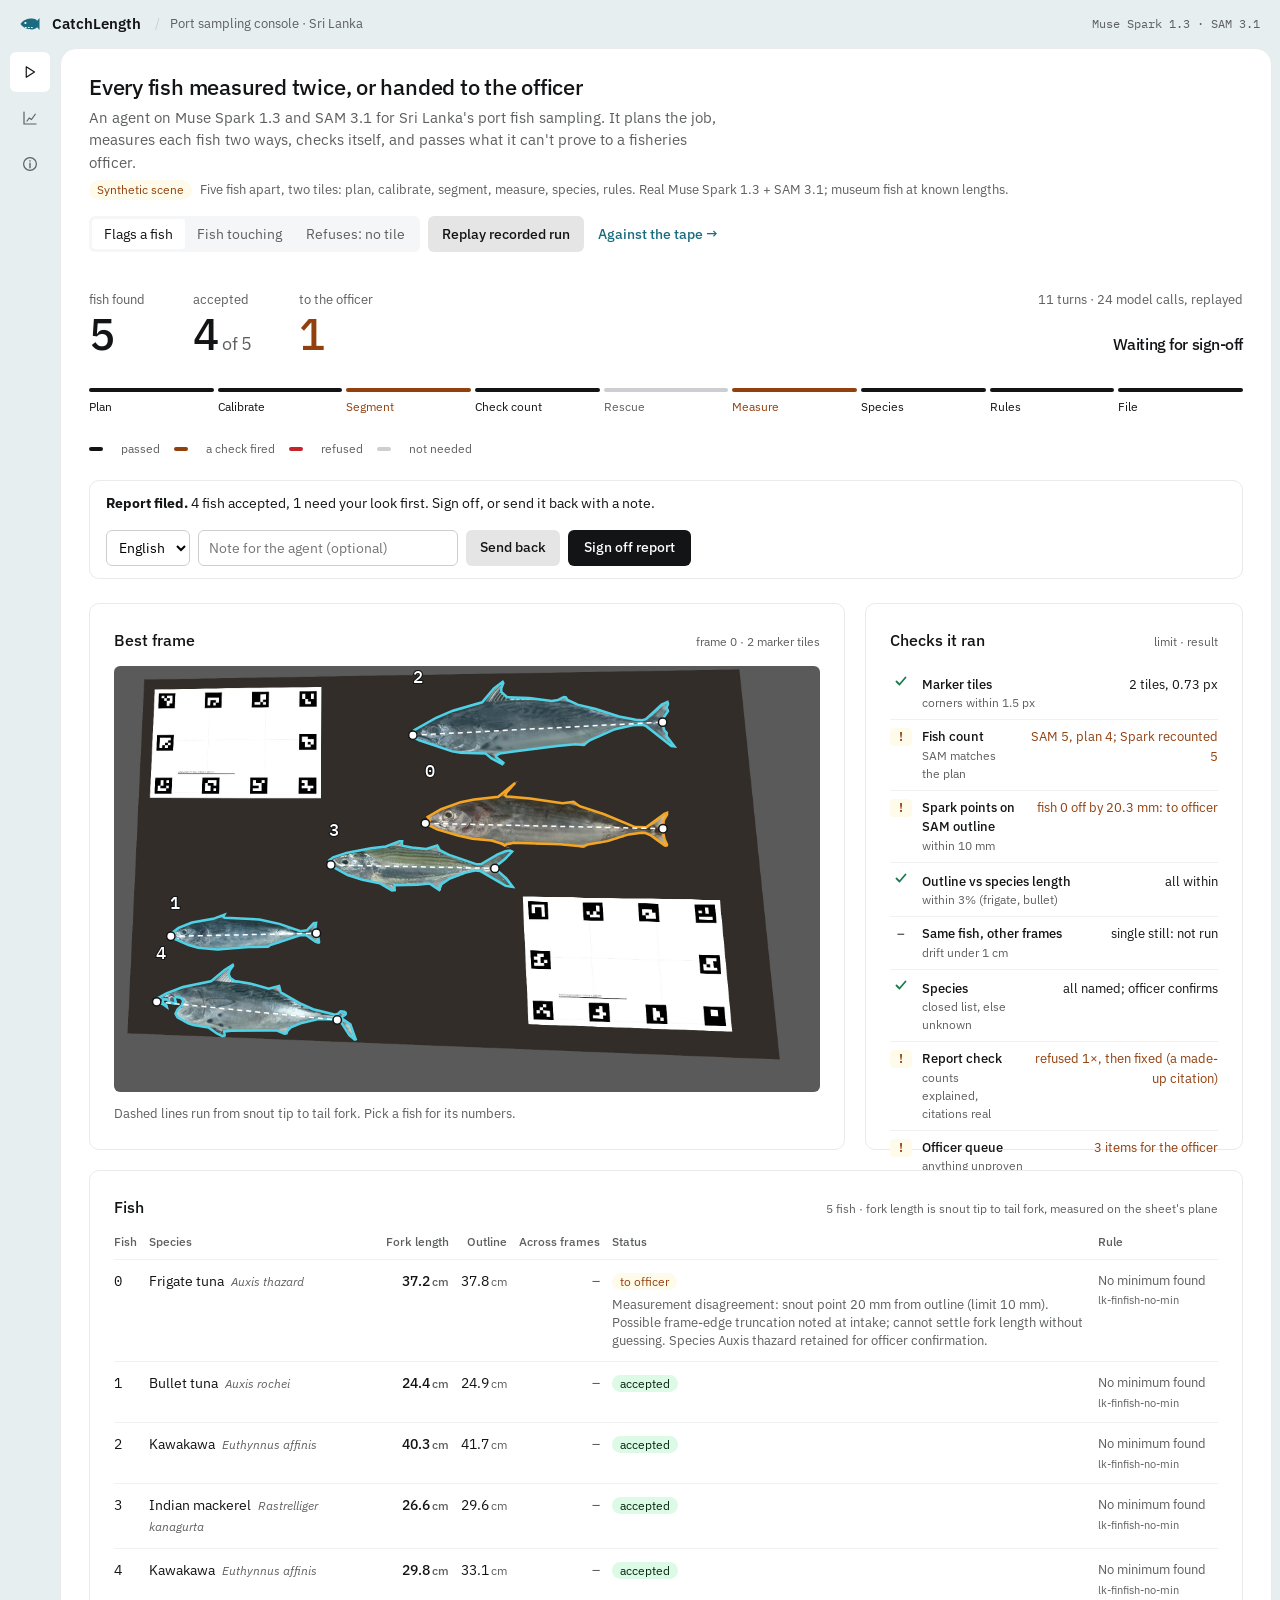
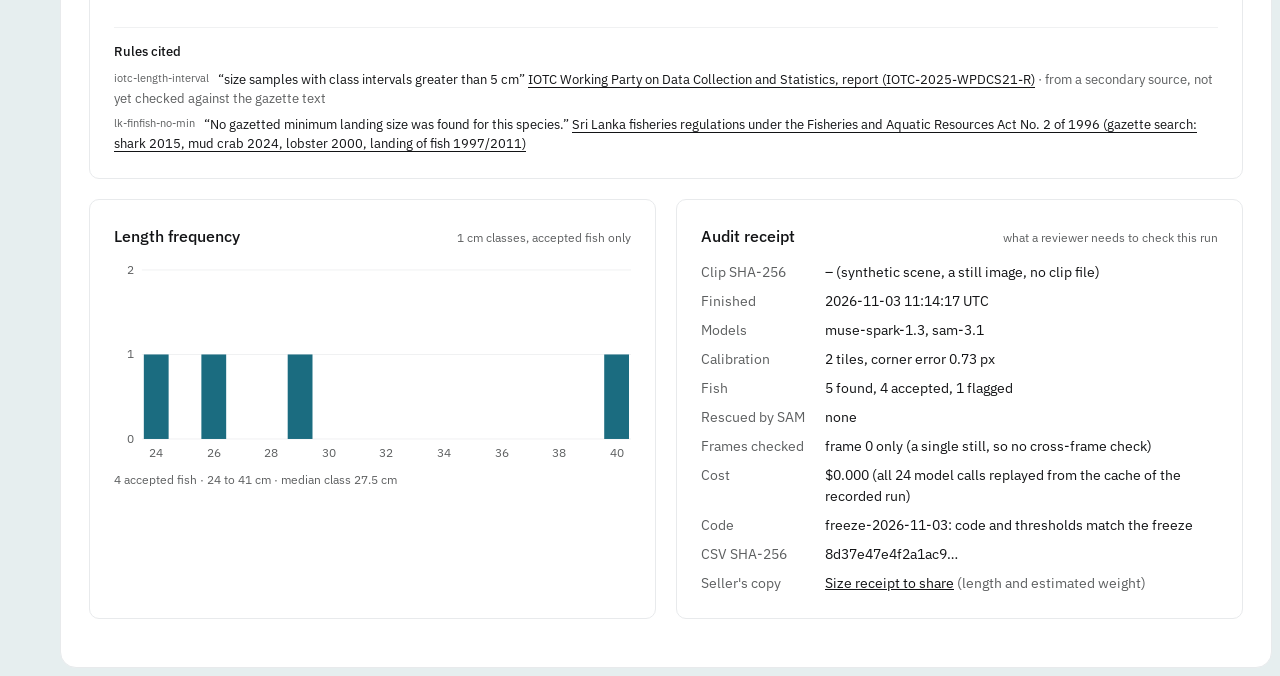
==== index.html @ 431042b0 "Benchmark leads with the uncorrected mean difference and 95% limits on every fish, says when the hel" ====
<!doctype html>
<html lang="en">
<head>
<meta charset="utf-8">
<meta name="viewport" content="width=device-width, initial-scale=1">
<title>CatchLength · fish sampling agent</title>
<meta name="description" content="A verifiable fish-sampling agent: it measures every fish on a market sheet, checks its own work, and is graded against a tape measure.">
<link rel="preconnect" href="https://fonts.googleapis.com"><link rel="preconnect" href="https://fonts.gstatic.com" crossorigin>
<link href="https://fonts.googleapis.com/css2?family=IBM+Plex+Sans:wght@400;500;600&family=IBM+Plex+Mono:wght@400;500&display=swap" rel="stylesheet">
<link rel="stylesheet" href="app.css?v=18">
</head>
<body>
<header class="topbar">
  <a class="brand" href="#run" aria-label="CatchLength home">
    <svg viewBox="0 0 24 24" aria-hidden="true"><path d="M2.5 12c3-4.2 7.2-5.4 11.5-5.4 2.2 0 4.1.9 5.2 2.1L21.5 6v12l-2.3-2.7c-1.1 1.2-3 2.1-5.2 2.1-4.3 0-8.5-1.2-11.5-5.4z" fill="currentColor"/><circle cx="7.4" cy="11" r="1.1" fill="#fff"/><path d="M7 15.5h9" stroke="#fff" stroke-width="1.2" stroke-dasharray="1.6 1.4"/></svg>
    CatchLength</a>
  <span class="scope">Port sampling console · Sri Lanka</span>
  <span class="meta">Muse Spark 1.3 · SAM 3.1</span>
</header>
<nav class="rail" aria-label="Main">
  <a href="#run" data-view="run" title="Run a sample" aria-label="Run a sample">
    <svg viewBox="0 0 24 24" aria-hidden="true"><path d="M7 5l11 7-11 7z" fill="none" stroke="currentColor" stroke-width="1.6" stroke-linejoin="round"/></svg>
    <span>Run</span></a>
  <a href="#benchmark" data-view="benchmark" title="Benchmark against the tape" aria-label="Benchmark against the tape">
    <svg viewBox="0 0 24 24" aria-hidden="true"><path d="M4 20h16M4 20V4M8 16l3-4 3 2 5-7" fill="none" stroke="currentColor" stroke-width="1.6" stroke-linecap="round" stroke-linejoin="round"/></svg>
    <span>Benchmark</span></a>
  <a href="#about" data-view="about" title="About the build" aria-label="About the build">
    <svg viewBox="0 0 24 24" aria-hidden="true"><circle cx="12" cy="12" r="8.5" fill="none" stroke="currentColor" stroke-width="1.6"/><path d="M12 11v6M12 7.5v.5" stroke="currentColor" stroke-width="1.8" stroke-linecap="round"/></svg>
    <span>About</span></a>
</nav>

<main id="canvas">
  <!-- RUN -->
  <section id="view-run" class="view" aria-labelledby="run-title">
    <header class="title-row">
      <div>
        <h1 id="run-title">Every fish measured twice, or handed to the officer</h1>
        <p class="lede">An agent on Muse Spark 1.3 and SAM 3.1 for Sri Lanka's port fish sampling. It plans the job, measures each fish two ways, checks itself, and passes what it can't prove to a fisheries officer.</p>
        <p class="sample-line" id="sample-line"></p>
      </div>
      <div class="actions">
        <div class="segmented" role="radiogroup" aria-label="Sample" id="samples"></div>
        <button class="primary" id="run-btn" type="button">Run the agent</button>
        <a class="tape-link" href="#benchmark">Against the tape →</a>
      </div>
    </header>
    <dl class="verdict" id="verdict" aria-live="polite"></dl>
    <ol class="stages" id="stages" aria-label="Agent progress"></ol>
    <p class="legend" aria-hidden="true"><span class="k ok"></span>passed <span class="k warn"></span>a check fired <span class="k no"></span>refused <span class="k todo"></span>not needed</p>
    <form class="signoff" id="signoff" hidden>
      <p id="signoff-text"></p>
      <div class="signoff-actions">
        <select id="signoff-lang" aria-label="Language for the officer">
          <option value="en">English</option><option value="si" lang="si">සිංහල</option><option value="ta" lang="ta">தமிழ்</option>
        </select>
        <input type="text" id="signoff-note" name="note" placeholder="Note for the agent (optional)" aria-label="Note for the agent" maxlength="300">
        <button type="button" class="secondary" id="sendback-btn">Send back</button>
        <button type="submit" class="primary" id="signoff-btn">Sign off report</button>
      </div>
      <p class="muted lang-note" id="signoff-lang-note" hidden>Sinhala and Tamil: draft wording, needs a native speaker's check.</p>
    </form>
    <p class="notice" id="notice" role="status" hidden></p>

    <div class="grid run-grid">
      <article class="card frame-card" aria-labelledby="frame-h">
        <header class="card-h"><h2 id="frame-h">Best frame</h2><span class="sub" id="frame-sub"></span></header>
        <div class="frame" id="frame"><img id="frame-img" alt=""><svg id="overlay" aria-hidden="true"></svg></div>
        <p class="frame-cap" id="frame-cap"></p>
      </article>

      <article class="card timeline-card" aria-labelledby="tl-h">
        <header class="card-h"><h2 id="ck-h">Checks it ran</h2><span class="sub">limit · result</span></header>
        <ul class="checks" id="checks" aria-labelledby="ck-h"></ul>
        <header class="card-h tl-head"><h2 id="tl-h">What the agent did</h2><span class="sub" id="tl-sub"></span></header>
        <ol class="timeline" id="timeline"></ol>
      </article>
    </div>

    <article class="card" aria-labelledby="fish-h">
      <header class="card-h"><h2 id="fish-h">Fish</h2><span class="sub" id="fish-sub"></span></header>
      <div class="table-wrap">
        <table class="ledger" id="ledger">
          <thead><tr>
            <th scope="col">Fish</th><th scope="col">Species</th><th scope="col" class="num">Fork length</th>
            <th scope="col" class="num">Outline</th><th scope="col" class="num">Across frames</th>
            <th scope="col">Status</th><th scope="col">Rule</th>
          </tr></thead>
          <tbody></tbody>
        </table>
      </div>
      <div class="cited" id="cited"></div>
    </article>

    <div class="grid two">
      <article class="card" aria-labelledby="lf-h">
        <header class="card-h"><h2 id="lf-h">Length frequency</h2><span class="sub">1 cm classes, accepted fish only</span></header>
        <div id="lf"></div>
      </article>
      <article class="card" aria-labelledby="rc-h">
        <header class="card-h"><h2 id="rc-h">Audit receipt</h2><span class="sub">what a reviewer needs to check this run</span></header>
        <dl class="receipt" id="receipt"></dl>
      </article>
    </div>
  </section>

  <!-- BENCHMARK -->
  <section id="view-benchmark" class="view" aria-labelledby="bm-title" hidden>
    <header class="title-row">
      <div>
        <h1 id="bm-title">Agent against the tape measure</h1>
        <p class="finding" id="bm-finding"></p>
      </div>
    </header>
    <div id="bm-body"></div>
  </section>

  <!-- ABOUT -->
  <section id="view-about" class="view" aria-labelledby="about-title" hidden>
    <header class="title-row"><div><h1 id="about-title">About the build</h1>
      <p class="finding">Built for the Meta Global AI Developer Hackathon, Indie track. All code written from 27 Oct 2026.</p></div></header>
    <div class="grid two about">
      <article class="card prose" aria-labelledby="ab-what">
        <h2 id="ab-what">What it does</h2>
        <p>Sri Lanka already measures coastal tuna from photographs, but a person still draws a line on every fish and names every species by hand. CatchLength does that work from a 20-second phone clip of fish laid next to printed marker sheets, and it can't skip checking its own work.</p>
        <p>Theme: <em>Build for Your World.</em> "Bring Meta's models into your domain. Solve a problem you know firsthand, free up time and mental space, and make something possible that wasn't before."</p>
        <h2>How it checks itself</h2>
        <p>The checks live inside the agent's tools, so the model can't skip them. Calibration refuses a bent or missing sheet. A count that disagrees with the plan sends Muse Spark's boxes back to SAM 3.1 with negative points on the neighbouring fish. Every fish is measured two ways and in several frames; when they disagree it is flagged, never averaged. A tool refused three times hands the job to the officer, who signs off on the report. The tape measurements it is graded on are never shown to it.</p>
        <h2>Rules it cites</h2>
        <p>No minimum landing size for the tunas and mackerel sampled here was found in the gazetted regulations we reviewed, so the report says "no rule found" for each of them. It cites the lobster and mud crab rules where they apply, and IOTC's rule that size data must be binned at 5 cm or finer.</p>
      </article>
      <article class="card prose" aria-labelledby="ab-models">
        <h2 id="ab-models">Meta models and what each one does</h2>
        <dl class="kv">
          <dt>Muse Spark 1.3</dt><dd>Runs the agent loop (one tool per turn), plans the clip, finds missed and merged fish, places snout and fork points, names the species from a closed list.</dd>
          <dt>SAM 3.1</dt><dd>Segments every fish from the concept "fish", then again from Spark's boxes and negative points when a fish was missed or two were merged.</dd>
          <dt>Muse Spark Open</dt><dd>Optional, code ready, not yet run: an independent auditor that re-checks accepted fish and can only flag them for the officer.</dd>
        </dl>
        <h2>Before the hackathon</h2>
        <p>The idea and the application text. The museum fish photographs used for tests and the simulated sample are Smithsonian (USNM) specimens, public domain via Wikimedia Commons, and are marked wherever they appear.</p>
        <h2>Source</h2>
        <p>MIT licence. Repository link added at submission.</p>
      </article>
    </div>
  </section>
</main>
<script src="app.js?v=26"></script>
</body>
</html>
---- app.css ----
/* CatchLength console. Style: achromatic ledger (taste-skill app sheet, seed 709421002).
   Face: a cool meter-grey ground; the one chart hue (--data) only on the fish themselves and the agent's points.
   Grid: canvas = viewport - rail (56) - 2 x 32 gutter; cards in a row split it with one 12px gap. */
:root {
  /* Framed sheet (taste-skill app sheet, seed 775205665). Face: the frame takes a harbour teal-grey; the white sheet holds
     the work; the one data hue is ocean teal, on the fish and nowhere in the chrome. */
  --frame: #e6eeef;
  --ground: #ffffff;
  --surface: #ffffff;
  --raised: #f4f6f8;
  --active: #ebedee;
  --border: #e8eaec;
  --rule: #f0f1f2;
  --control: #cdced1;
  --text: #131416;
  --muted: #5d5f60;
  --accent: #131416;
  --data: #1b6c80;
  --data-photo: #4fd1e6;  /* the same teal, lifted so outlines read on the dark sheet in the photo */
  --positive: #1e7b4f;
  --negative: #c4242a;
  --warning: #92400e;
  --pill-positive-bg: #dcfae5; --pill-positive-ink: #04250e;
  --pill-negative-bg: #ffedea; --pill-negative-ink: #831c1e;
  --pill-warning-bg: #fffbeb; --pill-warning-ink: #92400e;
  --pill-neutral-bg: #ebedee; --pill-neutral-ink: #353736;
  --radius-card: 10px;
  --radius-control: 6px;
  --radius-sheet: 16px;
  --sheet-inset: 8px;
  --topbar: 48px;
  --gap: 20px;
  --pad: 24px;
  --rail: 60px;
  --gutter: 28px;
  --fs-title: 22px;
  --fs-section: 16px;
  --fs-kpi: 28px;
  --fs-body: 14px;
  --fs-small: 12px;
  --mono: "IBM Plex Mono", ui-monospace, monospace;
}
* { box-sizing: border-box; }
html, body { margin: 0; }
body { background: var(--frame); color: var(--text); font: 400 var(--fs-body)/1.5 "IBM Plex Sans", Inter, system-ui, sans-serif; }
h1, h2, p, dl, ol { margin: 0; }
button, a { font: inherit; color: inherit; }
:focus-visible { outline: 2px solid var(--text); outline-offset: 2px; border-radius: 4px; }

/* rail */
.topbar { position: fixed; inset: 0 0 auto 0; height: var(--topbar); display: flex; align-items: center; gap: 12px; padding: 0 20px 0 18px;
  background: var(--frame); z-index: 3; }
.topbar .brand { display: flex; align-items: center; gap: 10px; font-weight: 600; font-size: 15px; color: var(--text); text-decoration: none; }
.topbar .brand svg { width: 24px; height: 24px; color: var(--data); }
.topbar .scope { color: var(--muted); font-size: 13px; }
.topbar .scope::before { content: "/"; margin: 0 10px 0 2px; color: var(--control); }
.topbar .meta { margin-left: auto; color: var(--muted); font-size: 12px; font-family: var(--mono); }
.rail { position: fixed; inset: var(--topbar) auto 0 0; width: var(--rail); display: flex; flex-direction: column; align-items: center;
  gap: 6px; padding: 4px 0 12px; background: var(--frame); z-index: 2; }
.rail a { width: 40px; height: 40px; display: grid; place-items: center; border-radius: var(--radius-control); color: var(--muted); text-decoration: none; }
.rail a svg { width: 18px; height: 18px; }
.rail a span { position: absolute; width: 1px; height: 1px; overflow: hidden; clip: rect(0 0 0 0); }
.rail a:hover { background: var(--active); color: var(--text); }
.rail a[aria-current="page"] { color: var(--text); background: var(--surface); }

/* canvas */
main { margin: var(--topbar) var(--sheet-inset) var(--sheet-inset) var(--rail); min-height: calc(100vh - var(--topbar) - var(--sheet-inset));
  padding: 24px var(--gutter) 48px; background: var(--ground); border: 1px solid var(--border); border-radius: var(--radius-sheet); }
main > .view { max-width: 1560px; }
.view { display: flex; flex-direction: column; gap: var(--gap); }
.view[hidden] { display: none; }
.title-row { display: flex; justify-content: space-between; align-items: flex-end; gap: 16px; flex-wrap: wrap; margin-bottom: 12px; }
h1 { font-size: var(--fs-title); font-weight: 500; letter-spacing: -0.01em; line-height: 1.25; }
.finding { margin-top: 4px; font-size: 15px; }
.finding .muted, .muted { color: var(--muted); }
.actions { display: flex; gap: 8px; align-items: center; flex-wrap: wrap; }
.notice { background: var(--pill-warning-bg); color: var(--pill-warning-ink); border-radius: var(--radius-control); padding: 8px 12px; font-size: 13px; }
.notice[hidden] { display: none; }

button.primary { height: 36px; padding: 0 16px; border: 0; border-radius: var(--radius-control); background: var(--accent); color: #fff; font-weight: 500; cursor: pointer; }
button.primary:hover { background: #333; }
button.primary:active { transform: translateY(1px); }
button.primary:disabled { background: var(--control); color: var(--muted); cursor: default; }
.segmented { display: inline-flex; background: var(--raised); border-radius: var(--radius-control); padding: 3px; }
.segmented[hidden] { display: none; }
.segmented button { height: 30px; padding: 0 12px; border: 0; background: none; border-radius: 4px; color: var(--muted); cursor: pointer; }
.segmented button[aria-checked="true"] { background: var(--surface); color: var(--text); }
.segmented button:hover { color: var(--text); }

.grid { display: grid; gap: var(--gap); align-items: start; }
.run-grid { grid-template-columns: minmax(0, 2fr) minmax(0, 1fr); }
.two { grid-template-columns: 1fr 1fr; align-items: stretch; }
.lf-sum { margin-top: 10px; }
.card { background: var(--surface); border: 1px solid var(--border); border-radius: var(--radius-card); padding: var(--pad); min-width: 0; }
.card-h { display: flex; justify-content: space-between; align-items: baseline; gap: 12px; margin-bottom: 14px; }
.card-h h2 { font-size: var(--fs-section); font-weight: 500; }
.sub { color: var(--muted); font-size: var(--fs-small); }

/* frame */
.frame { position: relative; border-radius: var(--radius-control); overflow: hidden; background: var(--raised); width: fit-content; max-width: 100%; margin: 0 auto; }
.frame img { display: block; max-width: 100%; max-height: min(64vh, 760px); width: auto; height: auto; }  /* the fish are the product: the frame fills its card */
.frame svg { position: absolute; inset: 0; width: 100%; height: 100%; }
.frame .fishg { cursor: pointer; transition: opacity .15s; }
.frame .fishg.dim { opacity: .35; }
.frame .fish { fill: var(--data-photo); fill-opacity: .12; stroke: var(--data-photo); stroke-width: 2.5; vector-effect: non-scaling-stroke; transition: fill-opacity .15s; }
.frame .fishg:hover .fish, .frame .fishg.on .fish { fill-opacity: .28; }
.frame .fish.flagged { stroke: #f5a524; fill: #f5a524; }  /* the warning amber, lifted for the dark sheet */
.frame .lbl { font-family: var(--mono); font-weight: 500; fill: #fff; paint-order: stroke; stroke: var(--text); stroke-width: 6px; }
.frame .pt { fill: #fff; stroke: var(--text); stroke-width: 1.5; vector-effect: non-scaling-stroke; }
.frame .fl { stroke: #fff; stroke-width: 1.5; stroke-dasharray: 5 4; vector-effect: non-scaling-stroke; }
.frame .fishg.on .fl { stroke-width: 2.5; stroke-dasharray: none; }
.frame-cap { margin-top: 12px; min-height: 21px; font-size: 13px; font-variant-numeric: tabular-nums; }
.frame-cap .unit { color: var(--muted); font-size: 12px; margin-left: 1px; }

/* timeline */
.timeline { list-style: none; padding: 0; display: flex; flex-direction: column; max-height: 560px; overflow: auto; }
.timeline li { display: grid; grid-template-columns: 1fr auto; gap: 2px 10px; padding: 9px 0; border-top: 1px solid var(--rule); }
.timeline li:first-child { border-top: 0; }
.timeline .tool { font-weight: 500; }
.timeline .say { grid-column: 1 / -1; color: var(--muted); font-size: 13px; }
.timeline .say b { color: var(--text); font-weight: 500; }
.timeline li.arrive { animation: arrive .25s ease-out; }
@keyframes arrive { from { opacity: 0; transform: translateY(4px); } }
.pill { font-size: var(--fs-small); padding: 1px 8px; border-radius: 99px; white-space: nowrap; align-self: start; }
.pill.ok { background: var(--pill-positive-bg); color: var(--pill-positive-ink); }
.pill.no { background: var(--pill-negative-bg); color: var(--pill-negative-ink); }
.pill.warn { background: var(--pill-warning-bg); color: var(--pill-warning-ink); }
.pill.n { background: var(--pill-neutral-bg); color: var(--pill-neutral-ink); }

/* ledger */
.table-wrap { overflow-x: auto; }
table { width: 100%; border-collapse: collapse; font-variant-numeric: tabular-nums; }
th { text-align: left; font-weight: 500; color: var(--muted); font-size: var(--fs-small); padding: 0 12px 8px 0; }
td { padding: 11px 12px 11px 0; border-top: 1px solid var(--rule); vertical-align: top; }
.num { text-align: right; }
td .unit { color: var(--muted); font-size: var(--fs-small); margin-left: 2px; }
tbody tr { cursor: pointer; }
tbody tr:hover td, tbody tr.on td { background: #f6f8fb; }
td .why { display: block; color: var(--muted); font-size: 13px; max-width: 60ch; margin-top: 4px; line-height: 1.4; }
.ledger th { white-space: nowrap; }
td.rule { white-space: nowrap; }
td.rule sup { display: block; vertical-align: 0; margin-top: 2px; }
td.rule { color: var(--muted); font-size: 13px; max-width: 320px; }

/* receipt + kv */
.receipt, .kv { display: grid; grid-template-columns: max-content 1fr; gap: 8px 20px; }
.receipt dt, .kv dt { color: var(--muted); }
.receipt dd, .kv dd { margin: 0; font-variant-numeric: tabular-nums; overflow-wrap: anywhere; }
.kv dt { color: var(--text); font-weight: 500; }

/* charts */
.chart svg { display: block; width: 100%; height: auto; overflow: visible; }
.chart .grid-line { stroke: var(--rule); }
.chart .axis { fill: var(--muted); font-size: 12px; font-variant-numeric: tabular-nums; }
.chart .bar { fill: var(--data); }
.chart .dot { fill: var(--data); }
.chart .dot.flagged { fill: none; stroke: var(--warning); stroke-width: 1.5; }
.chart .ideal { stroke: var(--text); stroke-width: 1; stroke-dasharray: 4 4; }
.empty { color: var(--muted); padding: 24px 0; }
.kpis { display: flex; gap: 40px; flex-wrap: wrap; margin-bottom: 18px; }
.kpi .v { font-size: var(--fs-kpi); font-weight: 500; font-variant-numeric: tabular-nums; letter-spacing: -0.01em; }
.kpi .v .unit { font-size: 15px; color: var(--muted); margin-left: 3px; }
.kpi .l { color: var(--muted); font-size: 13px; }

.prose p { max-width: 68ch; margin-bottom: 12px; font-size: 15px; }
.prose h2 { font-size: var(--fs-section); font-weight: 500; margin: 18px 0 8px; }
.prose h2:first-child { margin-top: 0; }
.about .kv { margin-bottom: 8px; }

@media (min-width: 1081px) {
  /* the frame sets the row's height; the timeline scrolls inside it, so the two cards share a bottom edge */
  .run-grid { align-items: stretch; }
  .timeline-card { contain: size; display: flex; flex-direction: column; }
  .timeline { flex: 1 1 0; min-height: 0; max-height: none; }
}
@media (max-width: 1080px) { .run-grid { grid-template-columns: 1fr; } .timeline { max-height: none; } }
@media (max-width: 760px) {
  :root { --gutter: 16px; --pad: 16px; }
  .rail { inset: auto 0 0 0; width: auto; height: 60px; flex-direction: row; justify-content: space-around; border-right: 0;
    border-top: 1px solid var(--border); padding: 0 8px; background: var(--surface); }
  main { margin: var(--topbar) 0 0; border: 0; border-radius: 0; }
  .topbar .scope, .topbar .meta { display: none; }
  .rail a { width: auto; height: 52px; padding: 0 14px; display: flex; flex-direction: column; gap: 2px; }
  .rail a span { position: static; width: auto; height: auto; clip: auto; font-size: 11px; }
  main { padding-bottom: 96px; }
  .two { grid-template-columns: 1fr; }
  .title-row { align-items: stretch; }
  .actions { width: 100%; }
  .actions .segmented { flex: 1; overflow-x: auto; }
  .actions button.primary { width: 100%; }
  .ledger th:nth-child(4), .ledger td:nth-child(4), .ledger th:nth-child(5), .ledger td:nth-child(5), .ledger th:nth-child(7), .ledger td:nth-child(7) { display: none; }
}
@media (prefers-reduced-motion: reduce) { * { animation: none !important; transition: none !important; } }

/* the title row's sample line and the verdict: the screen's answer, in figures */
.sample-line { margin-top: 6px; color: var(--muted); font-size: 13px; display: flex; gap: 8px; align-items: center; flex-wrap: wrap; }
.verdict { display: grid; grid-template-columns: repeat(3, max-content) 1fr; gap: 8px 48px; align-items: end; margin: 4px 0 10px; }
.verdict > div { display: flex; flex-direction: column-reverse; }
.verdict dd { margin: 0; font-size: 44px; font-weight: 500; line-height: 1.1; letter-spacing: -0.01em; font-variant-numeric: tabular-nums; }
.verdict dd .of { font-size: 18px; color: var(--muted); font-weight: 400; }
.verdict dd .small { font-size: 16px; font-weight: 500; }
.verdict dt { color: var(--muted); font-size: 13px; margin-top: 2px; }
.verdict .warn dd { color: var(--warning); }
.verdict .status { justify-self: end; text-align: right; }

/* the stage strip: the agent's whole job at a glance, filling in as it runs */
.stages { list-style: none; padding: 0; margin: 0 0 6px; display: grid; grid-template-columns: repeat(9, minmax(0, 1fr)); gap: 4px; }
.st { display: flex; flex-direction: column; gap: 6px; font-size: 12px; color: var(--muted); min-width: 0; }
.st .mark { height: 4px; border-radius: 2px; background: var(--control); transition: background .2s; }
.st .nm { white-space: nowrap; overflow: hidden; text-overflow: ellipsis; }
.st .vh { position: absolute; width: 1px; height: 1px; overflow: hidden; clip: rect(0 0 0 0); }
.st.ok { color: var(--text); } .st.ok .mark { background: var(--text); }
.st.warn { color: var(--warning); } .st.warn .mark { background: var(--warning); }
.st.no, .st.esc { color: var(--negative); } .st.no .mark, .st.esc .mark { background: var(--negative); }
.st.current .mark { background: var(--data); }
.st.current .nm { color: var(--text); font-weight: 500; }

/* timeline: passes are a quiet tick; only problems get a pill */
.timeline li { grid-template-columns: 1fr auto; }
.timeline .tag { justify-self: end; display: flex; align-items: center; }
.tick { width: 16px; height: 16px; color: var(--positive); }
.timeline .ms { grid-column: 1 / -1; color: var(--muted); font-size: 11px; font-variant-numeric: tabular-nums; }
.timeline li.now .tool::before { content: ""; display: inline-block; width: 7px; height: 7px; border-radius: 50%; background: var(--data);
  margin-right: 8px; vertical-align: 1px; animation: pulse 1s ease-in-out infinite; }
.timeline li.idle { border: 0; }
@keyframes pulse { 50% { opacity: .25; } }
body.running #run-btn { cursor: progress; }

/* ledger */
td.strong { font-weight: 500; }
tbody tr:focus-visible { outline: 2px solid var(--text); outline-offset: -2px; }
tr.idle td { cursor: default; }
td.rule sup, .cited sup { font-size: 11px; color: var(--muted); vertical-align: 2px; }
.cited { margin-top: 18px; padding-top: 14px; border-top: 1px solid var(--rule); font-size: 13px; }
.cited h3 { font-size: 13px; font-weight: 500; margin: 0 0 8px; }
.cited ul { list-style: none; padding: 0; margin: 0; display: flex; flex-direction: column; gap: 6px; }
.cited sup { margin-right: 6px; }
.cited .q { color: var(--text); }
.cited a { color: var(--text); text-underline-offset: 3px; }
.cited a:hover { color: var(--data); }

@media (max-width: 1080px) {
  .verdict { grid-template-columns: repeat(3, minmax(0, 1fr)); }
  .verdict .status { grid-column: 1 / -1; justify-self: start; text-align: left; }
}
@media (max-width: 760px) {
  .verdict { gap: 8px 16px; }
  .verdict dd { font-size: 26px; }
  .stages { display: flex; overflow-x: auto; gap: 6px; padding-bottom: 4px; }
  .actions .segmented { display: flex; flex-wrap: wrap; overflow: visible; }
  .actions .segmented button { flex: 1 1 auto; white-space: nowrap; }
  td .why { display: none; }  /* on a phone the reason shows under the photo when the fish is picked */
  .st { flex: 0 0 78px; }
}

/* officer sign-off: the screen's main job once a report is filed */
.signoff { display: flex; justify-content: space-between; align-items: center; gap: 16px; flex-wrap: wrap;
  background: var(--surface); border: 1px solid var(--border); border-radius: var(--radius-card); padding: 12px 16px; margin-bottom: 4px; }
.signoff[hidden] { display: none; }
.signoff p { font-size: 14px; }
.signoff-actions[hidden] { display: none; }
.signoff select { height: 36px; padding: 0 8px; border: 1px solid var(--control); border-radius: var(--radius-control); font: inherit; background: var(--surface); }
.lang-note { flex-basis: 100%; font-size: 12px; }
.signoff-actions { display: flex; gap: 8px; align-items: center; flex-wrap: wrap; }
.signoff input { height: 36px; width: 260px; padding: 0 10px; border: 1px solid var(--control); border-radius: var(--radius-control); font: inherit; background: var(--surface); }
.signoff input:focus-visible { outline: 2px solid var(--text); outline-offset: 0; }
button.secondary { height: 36px; padding: 0 14px; border: 0; border-radius: var(--radius-control); background: #e5e5e5; color: var(--text); font-weight: 500; cursor: pointer; }
button.secondary:hover { background: #dadada; }
button.secondary:active { transform: translateY(1px); }
.signoff.done { border-color: transparent; background: var(--pill-positive-bg); color: var(--pill-positive-ink); }
.signoff.back { border-color: transparent; background: var(--pill-warning-bg); color: var(--pill-warning-ink); }
@media (max-width: 760px) { .signoff input { width: 100%; } .signoff-actions { width: 100%; } .signoff-actions button { flex: 1; } }
.marks { display: flex; gap: 8px; flex-wrap: wrap; margin-bottom: 16px; }
#bm-body { display: grid; gap: var(--gap); }

/* start-here line, stage legend, checks panel (4 Nov) */
.lede { margin-top: 6px; max-width: 72ch; color: var(--muted); font-size: 15px; }
.tape-link { align-self: center; color: var(--data); font-weight: 500; text-decoration: none; padding: 0 6px; }
.tape-link:hover { text-decoration: underline; text-underline-offset: 3px; }
.legend { display: flex; gap: 6px 14px; flex-wrap: wrap; align-items: center; margin: -2px 0 2px; color: var(--muted); font-size: 12px; }
.legend .k { display: inline-block; width: 14px; height: 4px; border-radius: 2px; margin-right: 4px; vertical-align: middle; background: var(--control); }
.legend .k.ok { background: var(--text); } .legend .k.warn { background: var(--warning); } .legend .k.no { background: var(--negative); }
.checks { list-style: none; padding: 0; margin: 0 0 18px; display: flex; flex-direction: column; }
.ck { display: grid; grid-template-columns: 22px 1fr auto; gap: 2px 10px; align-items: baseline; padding: 7px 0; border-top: 1px solid var(--rule); font-size: 13px; }
.ck:first-child { border-top: 0; }
.ck .ic { font-weight: 600; text-align: center; border-radius: 4px; line-height: 18px; }
.ck.ok .ic { color: var(--positive); } .ck.warn .ic { color: var(--pill-warning-ink); background: var(--pill-warning-bg); }
.ck.no .ic { color: var(--pill-negative-ink); background: var(--pill-negative-bg); } .ck.todo .ic { color: var(--muted); }
.ck .n { font-weight: 500; } .ck .lim { display: block; color: var(--muted); font-weight: 400; font-size: 12px; }
.ck .r { text-align: right; font-variant-numeric: tabular-nums; max-width: 24ch; }
.ck.warn .r { color: var(--pill-warning-ink); } .ck.no .r { color: var(--negative); }
.tl-head { margin-top: 4px; }
td.id { font-family: var(--mono); }
i.lat { color: var(--muted); font-size: 12px; margin-left: 4px; }
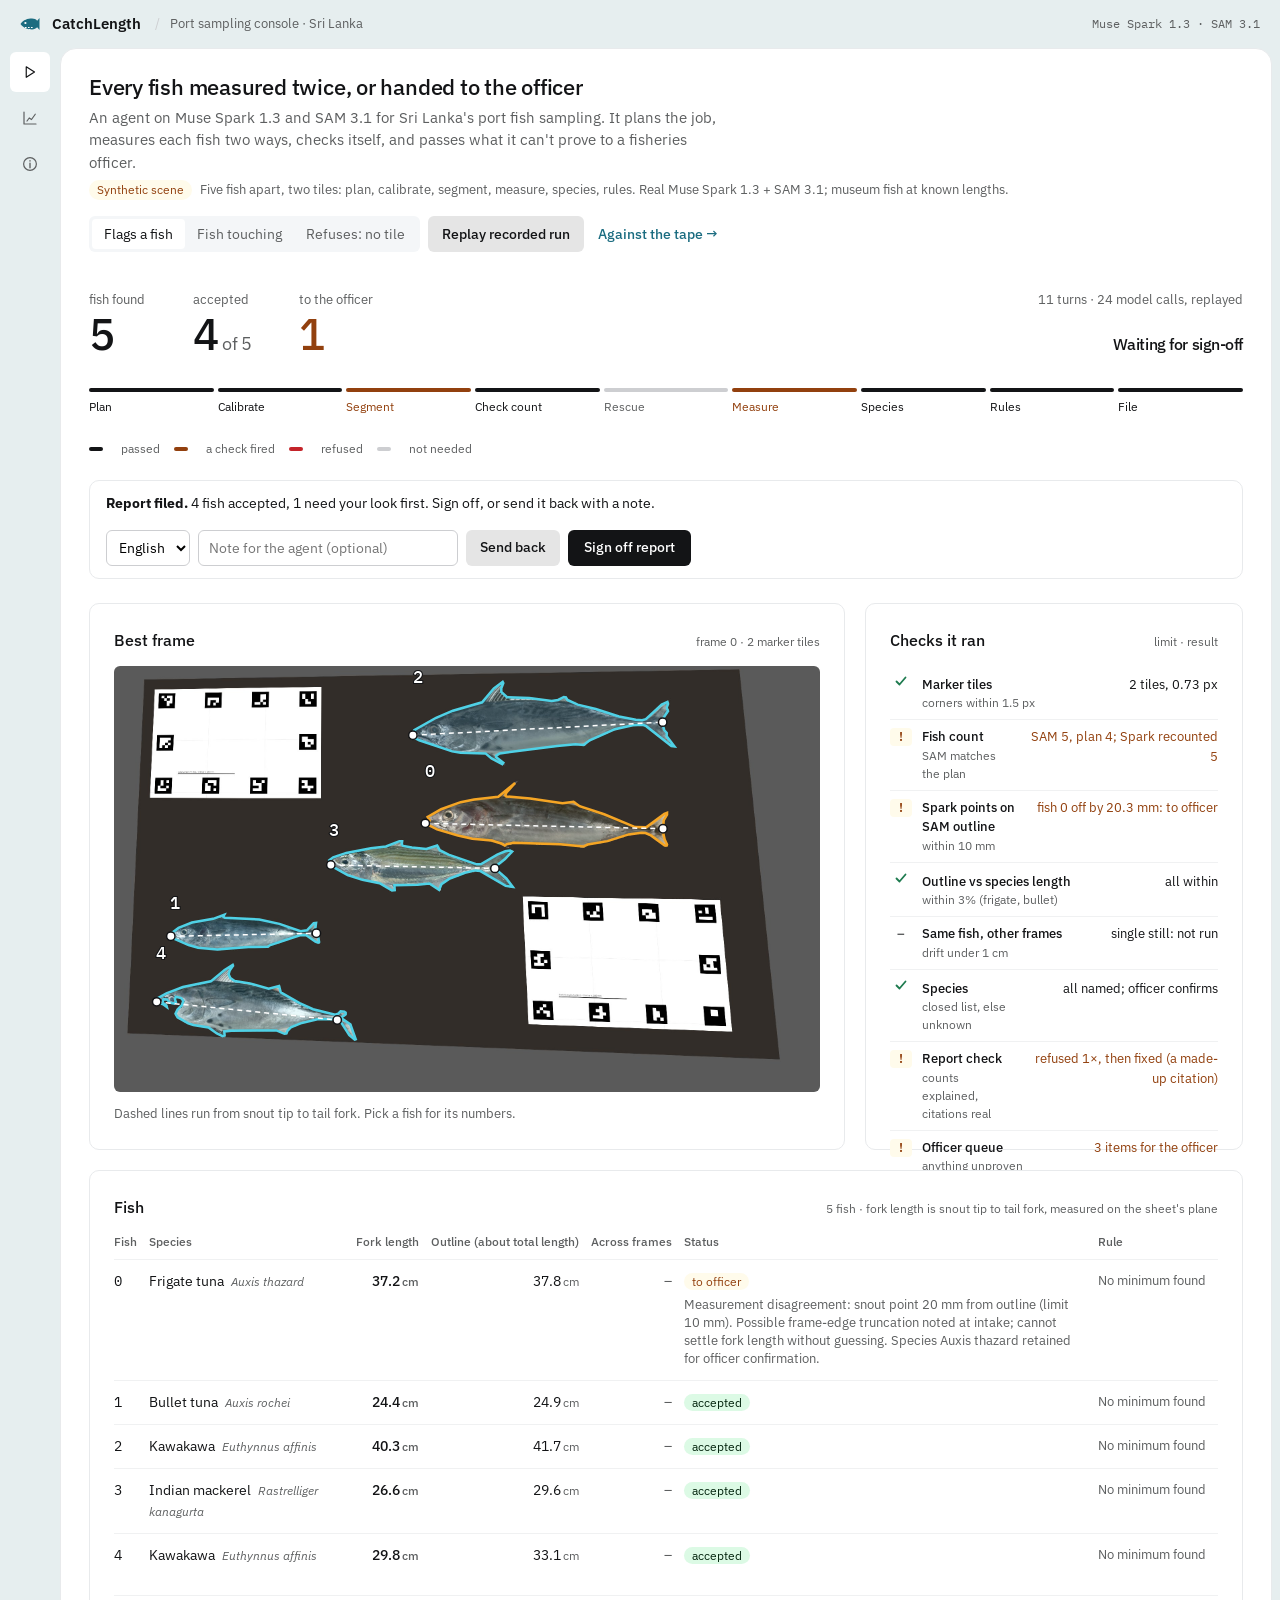
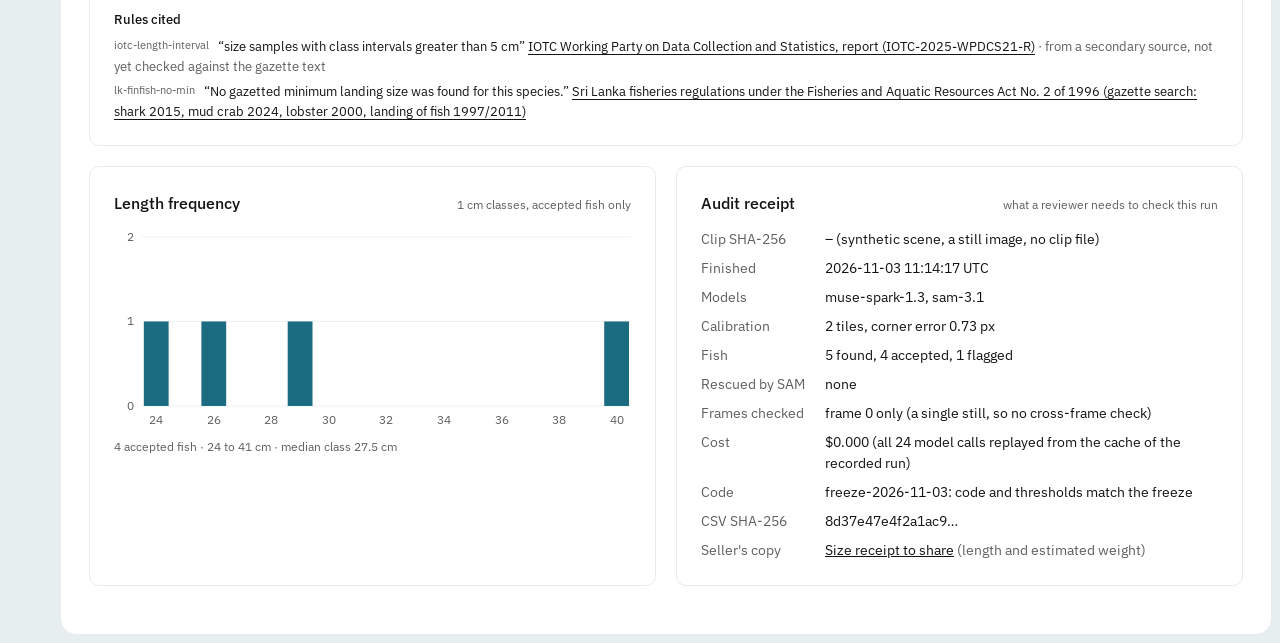
==== commit ffe6ce6d: "Console: a Retry notice when a file fails to load, a refused clip says so in the fish table, a picke" ====
--- a/index.html
+++ b/index.html
@@ -7,7 +7,7 @@
 <meta name="description" content="A verifiable fish-sampling agent: it measures every fish on a market sheet, checks its own work, and is graded against a tape measure.">
 <link rel="preconnect" href="https://fonts.googleapis.com"><link rel="preconnect" href="https://fonts.gstatic.com" crossorigin>
 <link href="https://fonts.googleapis.com/css2?family=IBM+Plex+Sans:wght@400;500;600&family=IBM+Plex+Mono:wght@400;500&display=swap" rel="stylesheet">
-<link rel="stylesheet" href="app.css?v=18">
+<link rel="stylesheet" href="app.css?v=20">
 </head>
 <body>
 <header class="topbar">
@@ -64,7 +64,7 @@
     <div class="grid run-grid">
       <article class="card frame-card" aria-labelledby="frame-h">
         <header class="card-h"><h2 id="frame-h">Best frame</h2><span class="sub" id="frame-sub"></span></header>
-        <div class="frame" id="frame"><img id="frame-img" alt=""><svg id="overlay" aria-hidden="true"></svg></div>
+        <div class="frame" id="frame"><img id="frame-img" alt=""><svg id="overlay" role="group" aria-label="Fish outlines: pick one for its numbers"></svg></div>
         <p class="frame-cap" id="frame-cap"></p>
       </article>
 
@@ -82,7 +82,7 @@
         <table class="ledger" id="ledger">
           <thead><tr>
             <th scope="col">Fish</th><th scope="col">Species</th><th scope="col" class="num">Fork length</th>
-            <th scope="col" class="num">Outline</th><th scope="col" class="num">Across frames</th>
+            <th scope="col" class="num">Outline (about total length)</th><th scope="col" class="num">Across frames</th>
             <th scope="col">Status</th><th scope="col">Rule</th>
           </tr></thead>
           <tbody></tbody>
@@ -124,7 +124,7 @@
         <p>Sri Lanka already measures coastal tuna from photographs, but a person still draws a line on every fish and names every species by hand. CatchLength does that work from a 20-second phone clip of fish laid next to printed marker sheets, and it can't skip checking its own work.</p>
         <p>Theme: <em>Build for Your World.</em> "Bring Meta's models into your domain. Solve a problem you know firsthand, free up time and mental space, and make something possible that wasn't before."</p>
         <h2>How it checks itself</h2>
-        <p>The checks live inside the agent's tools, so the model can't skip them. Calibration refuses a bent or missing sheet. A count that disagrees with the plan sends Muse Spark's boxes back to SAM 3.1 with negative points on the neighbouring fish. Every fish is measured two ways and in several frames; when they disagree it is flagged, never averaged. A tool refused three times hands the job to the officer, who signs off on the report. The tape measurements it is graded on are never shown to it.</p>
+        <p>The checks live inside the agent's tools, so the model can't skip them. Calibration refuses a bent or missing sheet. A count that disagrees with the plan sends Muse Spark's boxes back to SAM 3.1 with negative points on the neighbouring fish (tested on scripted runs; on the real models SAM 3.1 separated touching fish on its own, so this never had to fire). Every fish is measured two ways and in several frames; when they disagree it is flagged, never averaged. A tool refused three times hands the job to the officer, who signs off on the report. The tape measurements it is graded on are never shown to it.</p>
         <h2>Rules it cites</h2>
         <p>No minimum landing size for the tunas and mackerel sampled here was found in the gazetted regulations we reviewed, so the report says "no rule found" for each of them. It cites the lobster and mud crab rules where they apply, and IOTC's rule that size data must be binned at 5 cm or finer.</p>
       </article>
@@ -133,16 +133,31 @@
         <dl class="kv">
           <dt>Muse Spark 1.3</dt><dd>Runs the agent loop (one tool per turn), plans the clip, finds missed and merged fish, places snout and fork points, names the species from a closed list.</dd>
           <dt>SAM 3.1</dt><dd>Segments every fish from the concept "fish", then again from Spark's boxes and negative points when a fish was missed or two were merged.</dd>
-          <dt>Muse Spark Open</dt><dd>Optional, code ready, not yet run: an independent auditor that re-checks accepted fish and can only flag them for the officer.</dd>
+          <dt>Muse Wonder 1.0</dt><dd>Built, not yet run: a last look at the filed report. It can only add fish to the officer's queue, never change a length, a species or a status.</dd>
+          <dt>Muse Spark Open</dt><dd>Built, not yet run: the same bounded check by the open-weights model on Baseten, as an independent auditor.</dd>
         </dl>
-        <h2>Before the hackathon</h2>
-        <p>The idea and the application text. The museum fish photographs used for tests and the simulated sample are Smithsonian (USNM) specimens, public domain via Wikimedia Commons, and are marked wherever they appear.</p>
-        <h2>Source</h2>
-        <p>MIT licence. Repository link added at submission.</p>
+        <h2>Built during the hackathon (27 Oct to 4 Nov 2026)</h2>
+        <ul class="plain">
+          <li>The agent loop, its tools and every check: calibration, count, two-way measurement, cross-frame drift, species, the rule pack and the report check</li>
+          <li>The marker tiles (A4 print), the synthetic scenes and the geometry test</li>
+          <li>This console, the officer sign-off, the size receipt and the audit receipt</li>
+          <li>The tape benchmark and its grader, and the stress test on public footage</li>
+        </ul>
+        <h2>Existed before</h2>
+        <ul class="plain">
+          <li>The idea and the application text</li>
+          <li>The museum fish photographs: Smithsonian (USNM) specimens, public domain via Wikimedia Commons, used only for tests and the synthetic scenes, and marked wherever they appear</li>
+        </ul>
+        <h2>Links</h2>
+        <ul class="plain">
+          <li><a href="https://github.com/Harindulk/catchlength" rel="noopener">Source on GitHub</a>, MIT licence</li>
+          <li><a href="https://iotc.org/sites/default/files/documents/2025/10/IOTC-2025-WPM16-10rev1-Sri_Lanka_photo.pdf" rel="noopener">NARA's photo-board method, IOTC-2025-WPM16-10rev1</a> (PDF)</li>
+          <li><a href="https://youtu.be/2Va-ANxdQhM" rel="noopener">FWC, "How to Measure a Fish"</a>, the public footage used for the stress test (CC BY)</li>
+        </ul>
       </article>
     </div>
   </section>
 </main>
-<script src="app.js?v=26"></script>
+<script src="app.js?v=28"></script>
 </body>
 </html>
--- a/app.css
+++ b/app.css
@@ -139,7 +139,6 @@
 td .why { display: block; color: var(--muted); font-size: 13px; max-width: 60ch; margin-top: 4px; line-height: 1.4; }
 .ledger th { white-space: nowrap; }
 td.rule { white-space: nowrap; }
-td.rule sup { display: block; vertical-align: 0; margin-top: 2px; }
 td.rule { color: var(--muted); font-size: 13px; max-width: 320px; }
 
 /* receipt + kv */
@@ -185,9 +184,9 @@
   main { padding-bottom: 96px; }
   .two { grid-template-columns: 1fr; }
   .title-row { align-items: stretch; }
-  .actions { width: 100%; }
-  .actions .segmented { flex: 1; overflow-x: auto; }
-  .actions button.primary { width: 100%; }
+  .actions { width: 100%; flex-direction: column; align-items: stretch; }  /* tabs, then the button, then the tape link, each full width */
+  td { padding-top: 12px; padding-bottom: 12px; }  /* a one-line row reaches 44 px */
+  .chart .axis { font-size: 16px; }  /* the SVG shrinks to about two thirds, so this lands near 11 px */
   .ledger th:nth-child(4), .ledger td:nth-child(4), .ledger th:nth-child(5), .ledger td:nth-child(5), .ledger th:nth-child(7), .ledger td:nth-child(7) { display: none; }
 }
 @media (prefers-reduced-motion: reduce) { * { animation: none !important; transition: none !important; } }
@@ -230,7 +229,7 @@
 td.strong { font-weight: 500; }
 tbody tr:focus-visible { outline: 2px solid var(--text); outline-offset: -2px; }
 tr.idle td { cursor: default; }
-td.rule sup, .cited sup { font-size: 11px; color: var(--muted); vertical-align: 2px; }
+.cited sup { font-size: 11px; color: var(--muted); vertical-align: 2px; }
 .cited { margin-top: 18px; padding-top: 14px; border-top: 1px solid var(--rule); font-size: 13px; }
 .cited h3 { font-size: 13px; font-weight: 500; margin: 0 0 8px; }
 .cited ul { list-style: none; padding: 0; margin: 0; display: flex; flex-direction: column; gap: 6px; }
@@ -246,11 +245,20 @@
 @media (max-width: 760px) {
   .verdict { gap: 8px 16px; }
   .verdict dd { font-size: 26px; }
-  .stages { display: flex; overflow-x: auto; gap: 6px; padding-bottom: 4px; }
-  .actions .segmented { display: flex; flex-wrap: wrap; overflow: visible; }
+  .stages { display: flex; overflow-x: auto; gap: 6px; padding-bottom: 4px; min-width: 0; }  /* a flex item's min-width is auto, which would widen the page */
+  .actions .segmented { display: flex; flex-wrap: wrap; }
   .actions .segmented button { flex: 1 1 auto; white-space: nowrap; }
-  td .why { display: none; }  /* on a phone the reason shows under the photo when the fish is picked */
+  td .why { display: none; }  /* on a phone the reason shows under the photo, and in the row once the fish is picked */
+  tr.on td .why { display: block; }
   .st { flex: 0 0 78px; }
+  /* phone order: verdict, photo, checks (the timeline scrolls inside its card), sign-off, then the fish and the receipts */
+  .run-grid { order: 1; }
+  .signoff { order: 2; }  /* the notice keeps its place under the button that raised it */
+  #view-run > .card, #view-run > .two { order: 3; }
+  .timeline { max-height: 320px; }
+  /* thumb-sized controls */
+  .segmented button, button.primary, button.secondary, .signoff select, .signoff input { min-height: 44px; }
+  .tape-link { min-height: 44px; display: inline-flex; align-items: center; }
 }
 
 /* officer sign-off: the screen's main job once a report is filed */
@@ -292,3 +300,12 @@
 .tl-head { margin-top: 4px; }
 td.id { font-family: var(--mono); }
 i.lat { color: var(--muted); font-size: 12px; margin-left: 4px; }
+
+/* a picked fish: its snap distances in the row, a focus ring on its outline; a failed load gets a Retry */
+td .detail { color: var(--text); }
+.frame .fishg:focus { outline: none; }
+.frame .fishg:focus-visible .fish { stroke-width: 5; fill-opacity: .28; }
+.notice button.secondary { height: 30px; padding: 0 12px; margin-left: 8px; background: var(--surface); }
+.prose ul.plain { list-style: none; margin: 0 0 12px; padding: 0; max-width: 68ch; font-size: 15px; display: flex; flex-direction: column; gap: 6px; }
+.prose a { color: var(--text); text-underline-offset: 3px; }
+.prose a:hover { color: var(--data); }
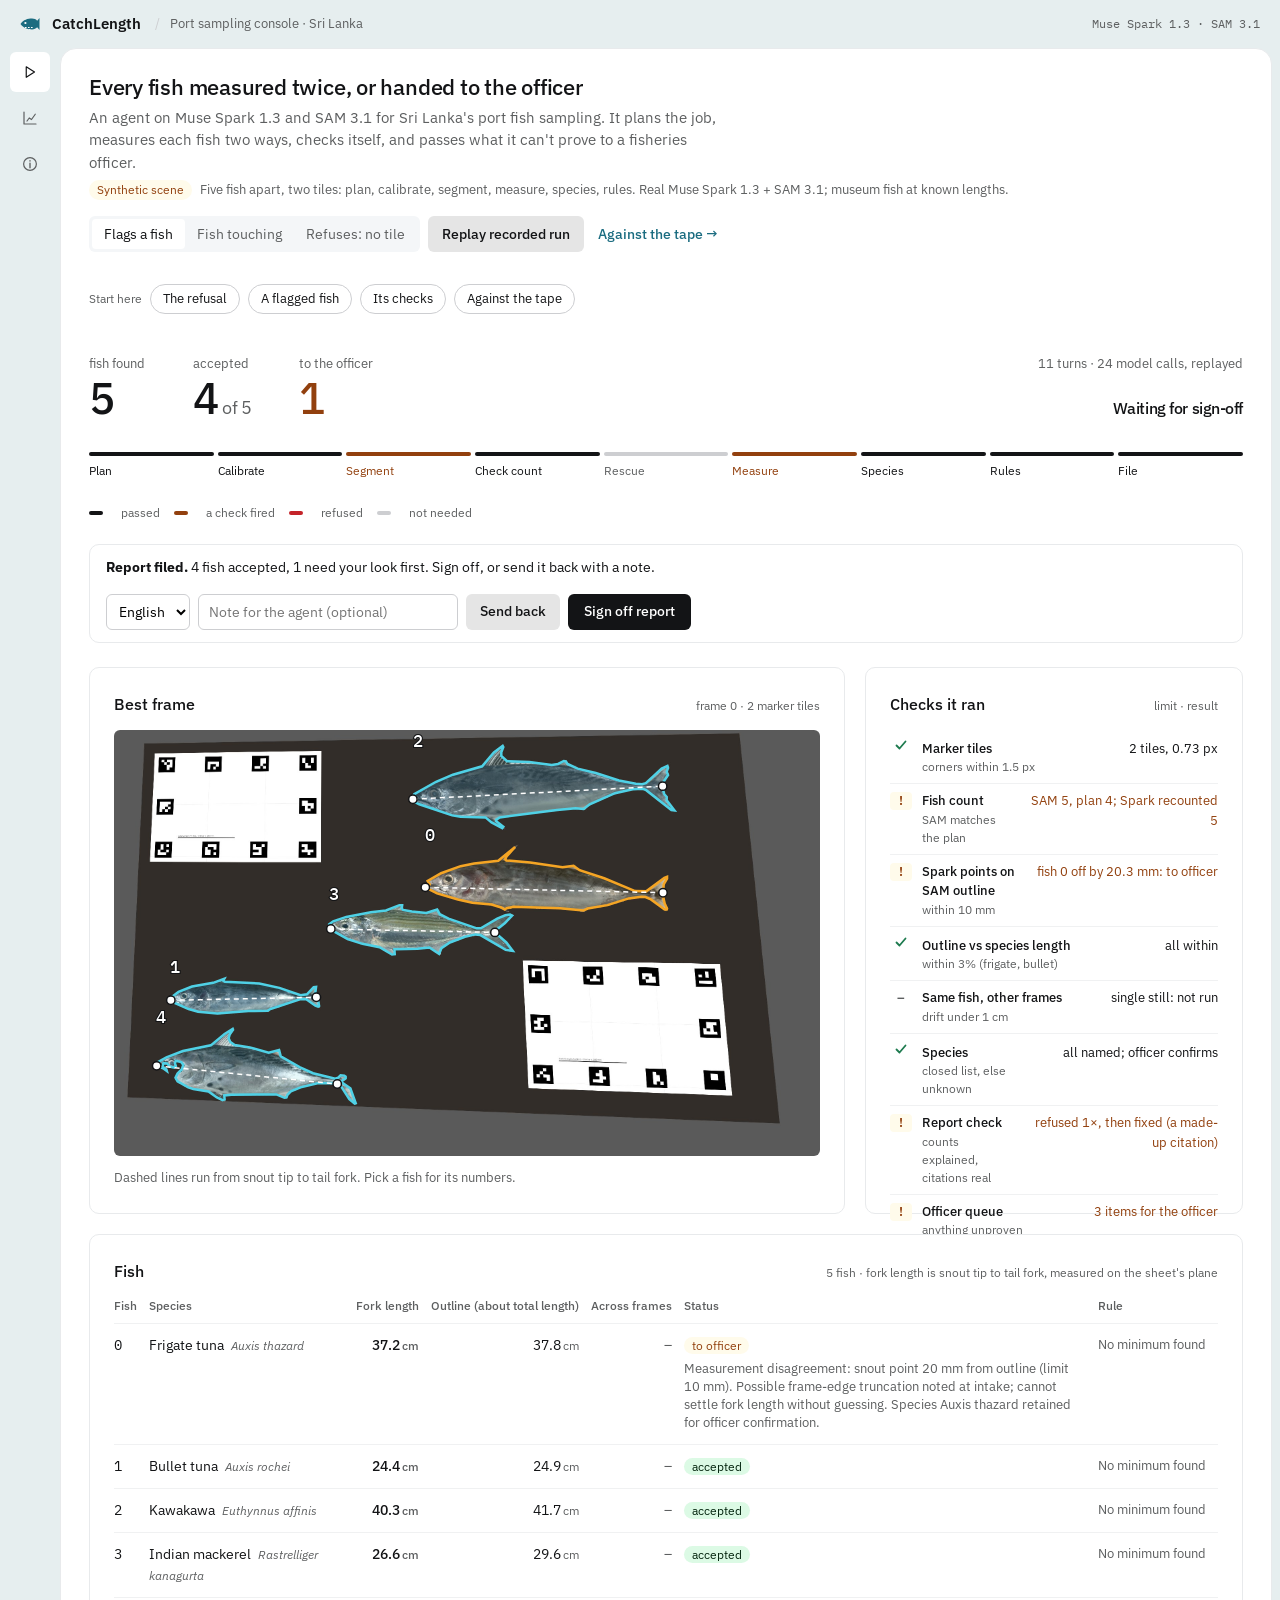
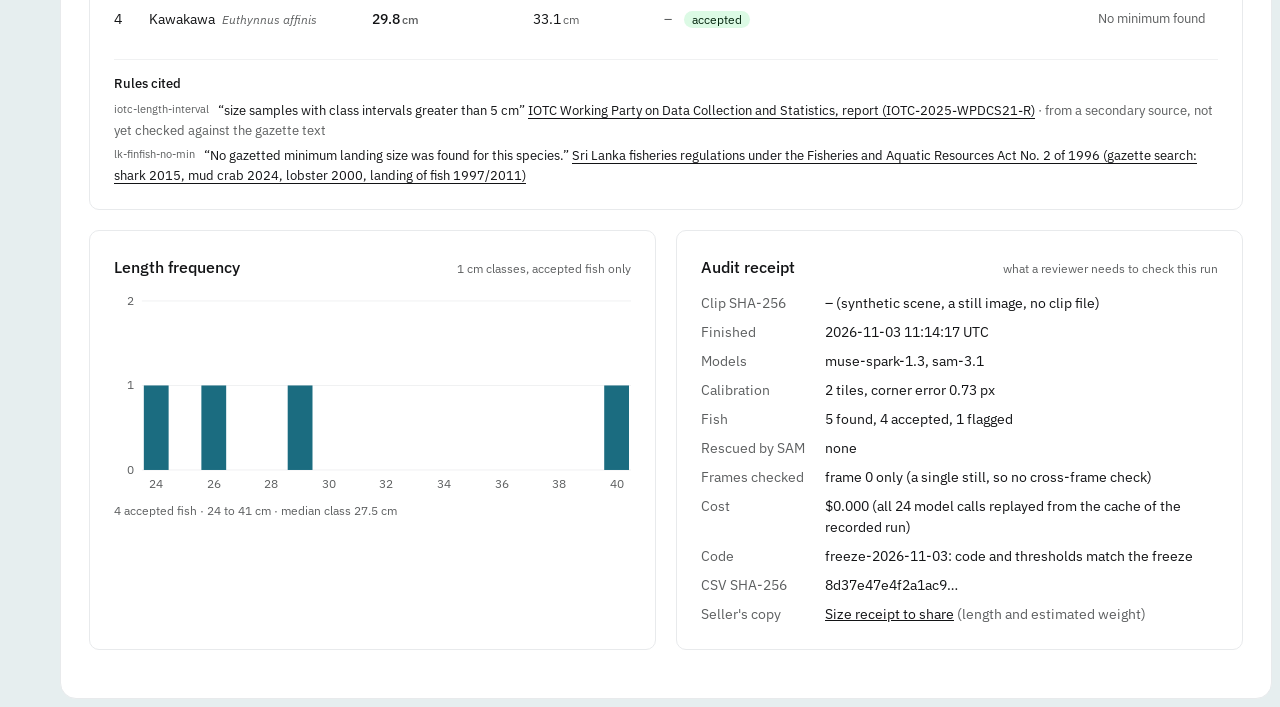
==== commit 5595b929: "Console: a Start-here bar that lands on the refusal, a flagged fish, the checks and the benchmark; S" ====
--- a/index.html
+++ b/index.html
@@ -6,8 +6,9 @@
 <title>CatchLength · fish sampling agent</title>
 <meta name="description" content="A verifiable fish-sampling agent: it measures every fish on a market sheet, checks its own work, and is graded against a tape measure.">
 <link rel="preconnect" href="https://fonts.googleapis.com"><link rel="preconnect" href="https://fonts.gstatic.com" crossorigin>
-<link href="https://fonts.googleapis.com/css2?family=IBM+Plex+Sans:wght@400;500;600&family=IBM+Plex+Mono:wght@400;500&display=swap" rel="stylesheet">
-<link rel="stylesheet" href="app.css?v=20">
+<link href="https://fonts.googleapis.com/css2?family=IBM+Plex+Sans:wght@400;500;600&family=IBM+Plex+Mono:wght@400;500&family=Noto+Sans+Sinhala:wght@400;500&family=Noto+Sans+Tamil:wght@400;500&display=swap" rel="stylesheet">
+<link rel="stylesheet" href="app.css?v=21">
+<link rel="icon" href="data:image/svg+xml,<svg xmlns='http://www.w3.org/2000/svg' viewBox='0 0 24 24'><path d='M2.5 12c3-4.2 7.2-5.4 11.5-5.4 2.2 0 4.1.9 5.2 2.1L21.5 6v12l-2.3-2.7c-1.1 1.2-3 2.1-5.2 2.1-4.3 0-8.5-1.2-11.5-5.4z' fill='%231b6c80'/></svg>">
 </head>
 <body>
 <header class="topbar">
@@ -44,6 +45,14 @@
         <a class="tape-link" href="#benchmark">Against the tape →</a>
       </div>
     </header>
+    <nav class="guide" id="guide" aria-label="Start here">
+      <span class="sub">Start here</span>
+      <button type="button" data-go="real" hidden>Real fish</button>
+      <button type="button" data-go="refusal">The refusal</button>
+      <button type="button" data-go="flagged">A flagged fish</button>
+      <button type="button" data-go="checks">Its checks</button>
+      <button type="button" data-go="benchmark">Against the tape</button>
+    </nav>
     <dl class="verdict" id="verdict" aria-live="polite"></dl>
     <ol class="stages" id="stages" aria-label="Agent progress"></ol>
     <p class="legend" aria-hidden="true"><span class="k ok"></span>passed <span class="k warn"></span>a check fired <span class="k no"></span>refused <span class="k todo"></span>not needed</p>
@@ -150,14 +159,14 @@
         </ul>
         <h2>Links</h2>
         <ul class="plain">
-          <li><a href="https://github.com/Harindulk/catchlength" rel="noopener">Source on GitHub</a>, MIT licence</li>
-          <li><a href="https://iotc.org/sites/default/files/documents/2025/10/IOTC-2025-WPM16-10rev1-Sri_Lanka_photo.pdf" rel="noopener">NARA's photo-board method, IOTC-2025-WPM16-10rev1</a> (PDF)</li>
-          <li><a href="https://youtu.be/2Va-ANxdQhM" rel="noopener">FWC, "How to Measure a Fish"</a>, the public footage used for the stress test (CC BY)</li>
+          <li><a href="https://github.com/Harindulk/catchlength" target="_blank" rel="noopener">Source on GitHub</a>, MIT licence</li>
+          <li><a href="https://iotc.org/sites/default/files/documents/2025/10/IOTC-2025-WPM16-10rev1-Sri_Lanka_photo.pdf" target="_blank" rel="noopener">NARA's photo-board method, IOTC-2025-WPM16-10rev1</a> (PDF)</li>
+          <li><a href="https://youtu.be/2Va-ANxdQhM" target="_blank" rel="noopener">FWC, "How to Measure a Fish"</a>, the public footage used for the stress test (CC BY)</li>
         </ul>
       </article>
     </div>
   </section>
 </main>
-<script src="app.js?v=28"></script>
+<script src="app.js?v=29"></script>
 </body>
 </html>
--- a/app.css
+++ b/app.css
@@ -257,7 +257,7 @@
   #view-run > .card, #view-run > .two { order: 3; }
   .timeline { max-height: 320px; }
   /* thumb-sized controls */
-  .segmented button, button.primary, button.secondary, .signoff select, .signoff input { min-height: 44px; }
+  .segmented button, .guide button, button.primary, button.secondary, .signoff select, .signoff input { min-height: 44px; }
   .tape-link { min-height: 44px; display: inline-flex; align-items: center; }
 }
 
@@ -309,3 +309,14 @@
 .prose ul.plain { list-style: none; margin: 0 0 12px; padding: 0; max-width: 68ch; font-size: 15px; display: flex; flex-direction: column; gap: 6px; }
 .prose a { color: var(--text); text-underline-offset: 3px; }
 .prose a:hover { color: var(--data); }
+
+/* the states a reviewer should see, one click each; the cards they land on clear the fixed top bar */
+.guide { display: flex; align-items: center; gap: 8px; flex-wrap: wrap; margin: 0 0 14px; }
+.guide button { height: 30px; padding: 0 12px; border: 1px solid var(--control); border-radius: 999px; background: var(--surface); color: var(--text); font: inherit; font-size: 13px; cursor: pointer; }
+.guide button:hover { border-color: var(--text); }
+.guide button[hidden] { display: none; }
+#frame, #checks { scroll-margin-top: calc(var(--topbar) + 12px); }
+
+/* the officer's script: Plex has no Sinhala or Tamil, so a judge's machine would otherwise show boxes */
+:lang(si) { font-family: "Noto Sans Sinhala", "IBM Plex Sans", sans-serif; }
+:lang(ta) { font-family: "Noto Sans Tamil", "IBM Plex Sans", sans-serif; }
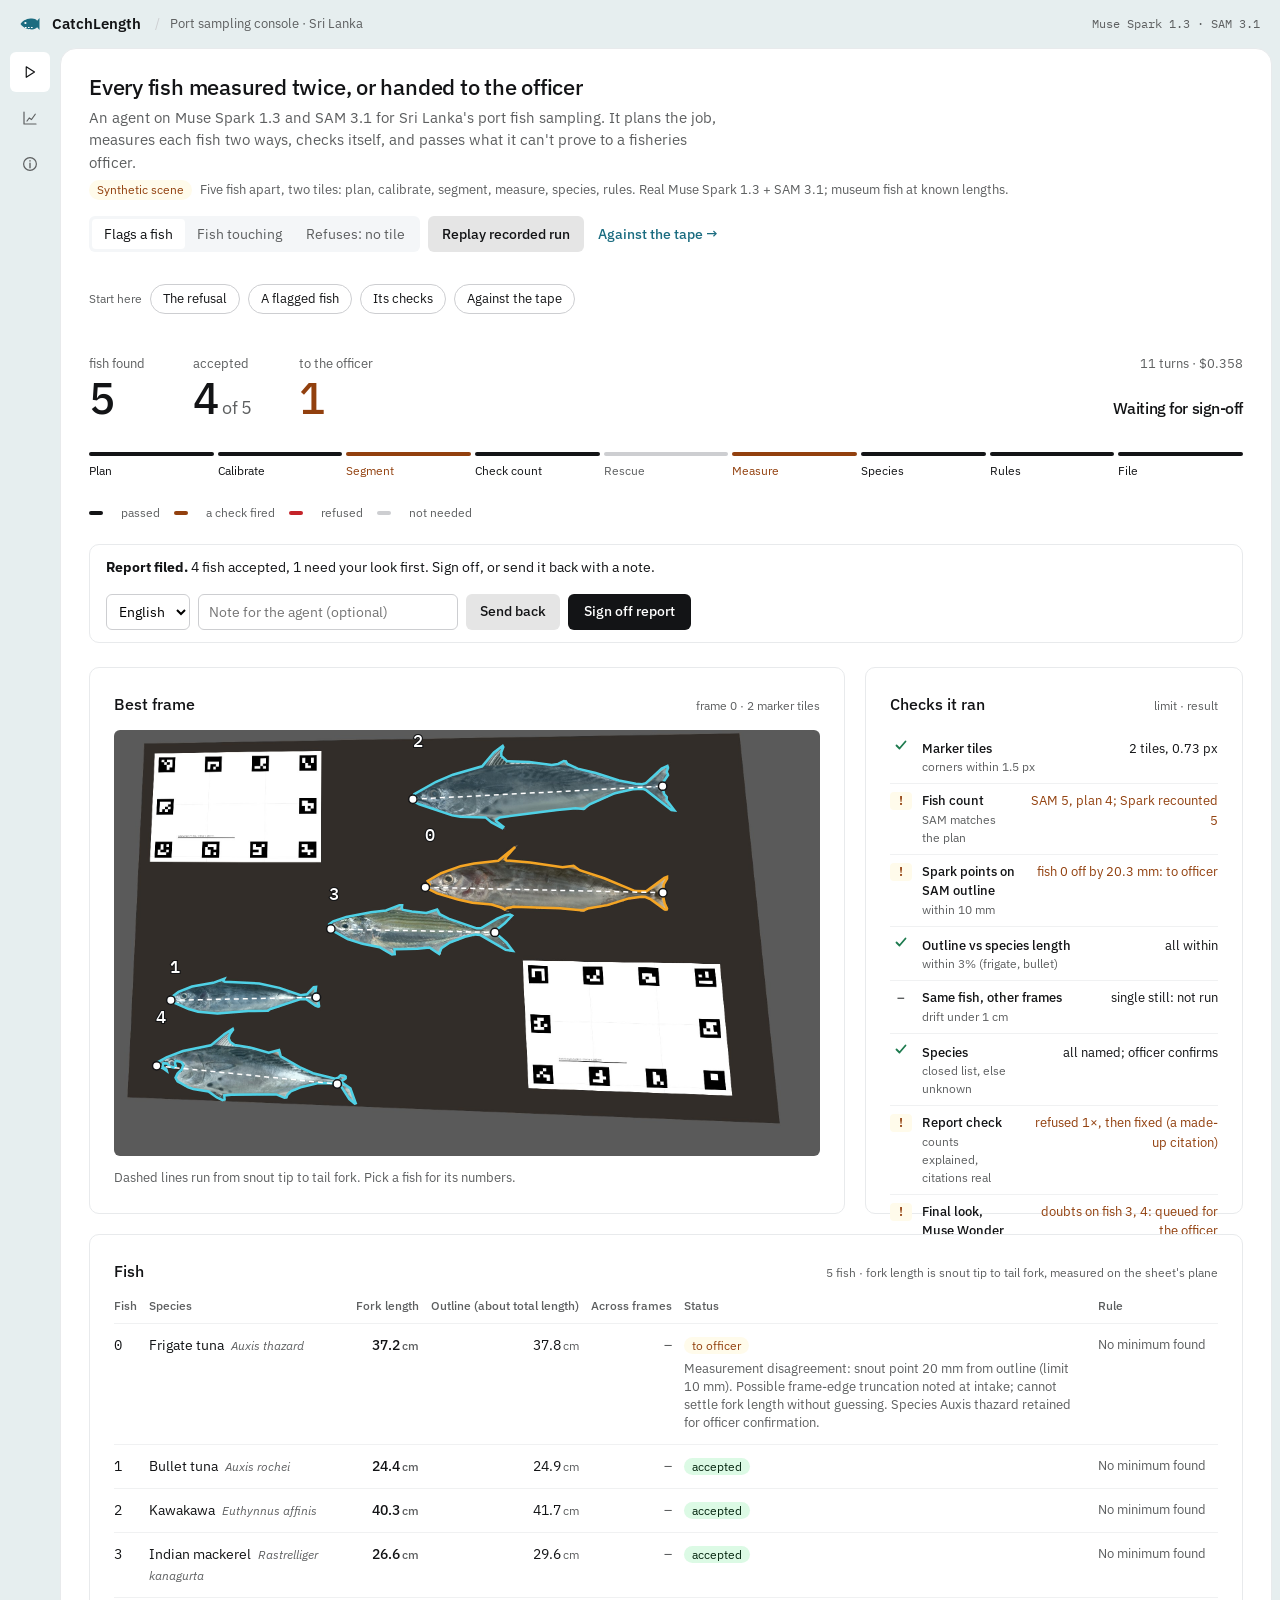
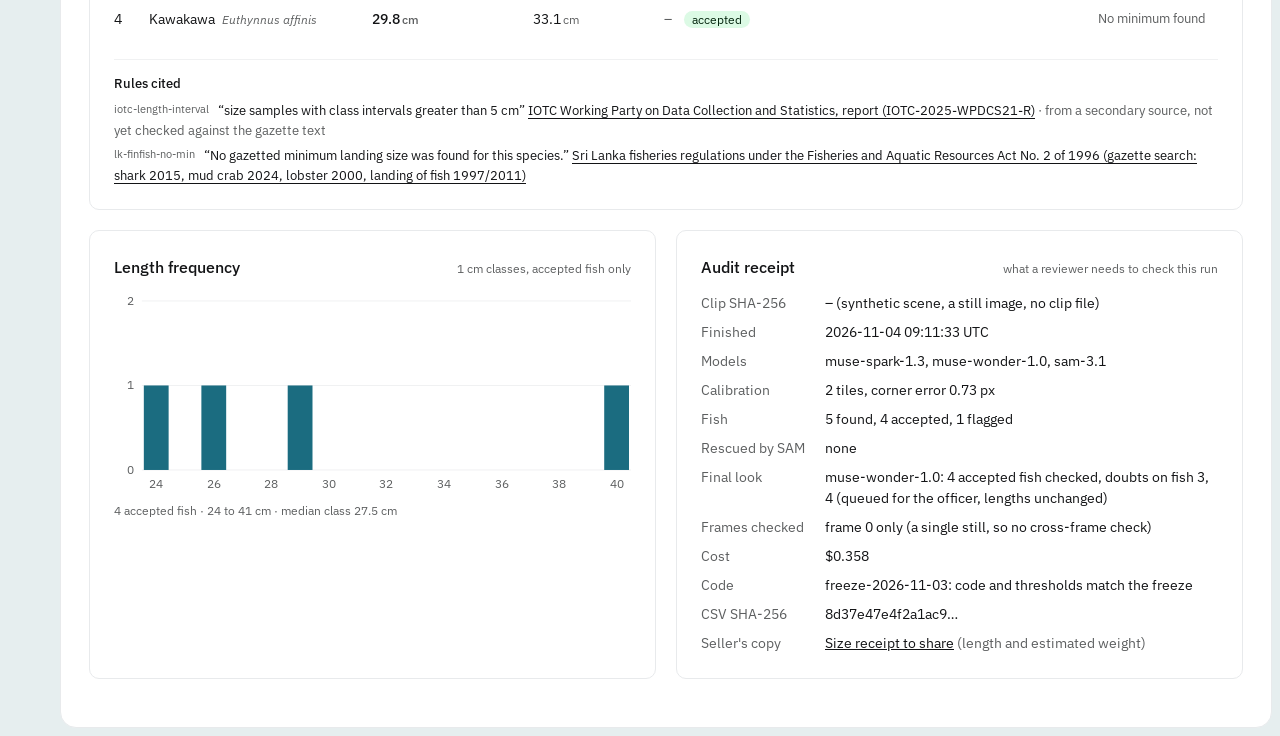
==== commit 3453b611: "Muse Wonder 1.0 ran on the recorded scenes as the bounded last look: two cautious doubts on fish wit" ====
--- a/index.html
+++ b/index.html
@@ -7,7 +7,7 @@
 <meta name="description" content="A verifiable fish-sampling agent: it measures every fish on a market sheet, checks its own work, and is graded against a tape measure.">
 <link rel="preconnect" href="https://fonts.googleapis.com"><link rel="preconnect" href="https://fonts.gstatic.com" crossorigin>
 <link href="https://fonts.googleapis.com/css2?family=IBM+Plex+Sans:wght@400;500;600&family=IBM+Plex+Mono:wght@400;500&family=Noto+Sans+Sinhala:wght@400;500&family=Noto+Sans+Tamil:wght@400;500&display=swap" rel="stylesheet">
-<link rel="stylesheet" href="app.css?v=21">
+<link rel="stylesheet" href="app.css?v=23">
 <link rel="icon" href="data:image/svg+xml,<svg xmlns='http://www.w3.org/2000/svg' viewBox='0 0 24 24'><path d='M2.5 12c3-4.2 7.2-5.4 11.5-5.4 2.2 0 4.1.9 5.2 2.1L21.5 6v12l-2.3-2.7c-1.1 1.2-3 2.1-5.2 2.1-4.3 0-8.5-1.2-11.5-5.4z' fill='%231b6c80'/></svg>">
 </head>
 <body>
@@ -73,7 +73,7 @@
     <div class="grid run-grid">
       <article class="card frame-card" aria-labelledby="frame-h">
         <header class="card-h"><h2 id="frame-h">Best frame</h2><span class="sub" id="frame-sub"></span></header>
-        <div class="frame" id="frame"><img id="frame-img" alt=""><svg id="overlay" role="group" aria-label="Fish outlines: pick one for its numbers"></svg></div>
+        <div class="frame" id="frame"><img id="frame-img" alt=""><svg id="overlay" role="group" aria-label="Fish outlines: pick one for its numbers"></svg><svg id="inset" class="zoom" role="img" hidden></svg></div>
         <p class="frame-cap" id="frame-cap"></p>
       </article>
 
@@ -142,7 +142,7 @@
         <dl class="kv">
           <dt>Muse Spark 1.3</dt><dd>Runs the agent loop (one tool per turn), plans the clip, finds missed and merged fish, places snout and fork points, names the species from a closed list.</dd>
           <dt>SAM 3.1</dt><dd>Segments every fish from the concept "fish", then again from Spark's boxes and negative points when a fish was missed or two were merged.</dd>
-          <dt>Muse Wonder 1.0</dt><dd>Built, not yet run: a last look at the filed report. It can only add fish to the officer's queue, never change a length, a species or a status.</dd>
+          <dt>Muse Wonder 1.0</dt><dd>A last look at the filed report, after the agent is done. It can only add fish to the officer's queue, never change a length, a species or a status. On the recorded scenes it raised two doubts (five-fish scene, fish 3 and 4: "line extends past the fork notch", "no visible fork"); both outlines were within 0.4 cm of the true length, so the doubts were cautious, and both went to the queue as designed.</dd>
           <dt>Muse Spark Open</dt><dd>Built, not yet run: the same bounded check by the open-weights model on Baseten, as an independent auditor.</dd>
         </dl>
         <h2>Built during the hackathon (27 Oct to 4 Nov 2026)</h2>
@@ -167,6 +167,6 @@
     </div>
   </section>
 </main>
-<script src="app.js?v=29"></script>
+<script src="app.js?v=33"></script>
 </body>
 </html>
--- a/app.css
+++ b/app.css
@@ -109,6 +109,11 @@
 .frame .pt { fill: #fff; stroke: var(--text); stroke-width: 1.5; vector-effect: non-scaling-stroke; }
 .frame .fl { stroke: #fff; stroke-width: 1.5; stroke-dasharray: 5 4; vector-effect: non-scaling-stroke; }
 .frame .fishg.on .fl { stroke-width: 2.5; stroke-dasharray: none; }
+/* the picked fish, magnified around its worse point: Spark's raw point, where it was moved to on SAM's outline, the gap */
+.frame .zoom { position: absolute; inset: auto 10px 10px auto; width: 34%; max-width: 380px; height: auto; aspect-ratio: 1.45; border: 2px solid #fff; border-radius: 6px; background: var(--raised); box-shadow: 0 2px 10px rgba(0, 0, 0, .45); }
+.frame .zoom[hidden] { display: none; }
+.frame .raw { fill: none; stroke: #f5a524; stroke-width: 2; vector-effect: non-scaling-stroke; }
+.frame .gap { stroke: #f5a524; stroke-width: 2; vector-effect: non-scaling-stroke; }
 .frame-cap { margin-top: 12px; min-height: 21px; font-size: 13px; font-variant-numeric: tabular-nums; }
 .frame-cap .unit { color: var(--muted); font-size: 12px; margin-left: 1px; }
 
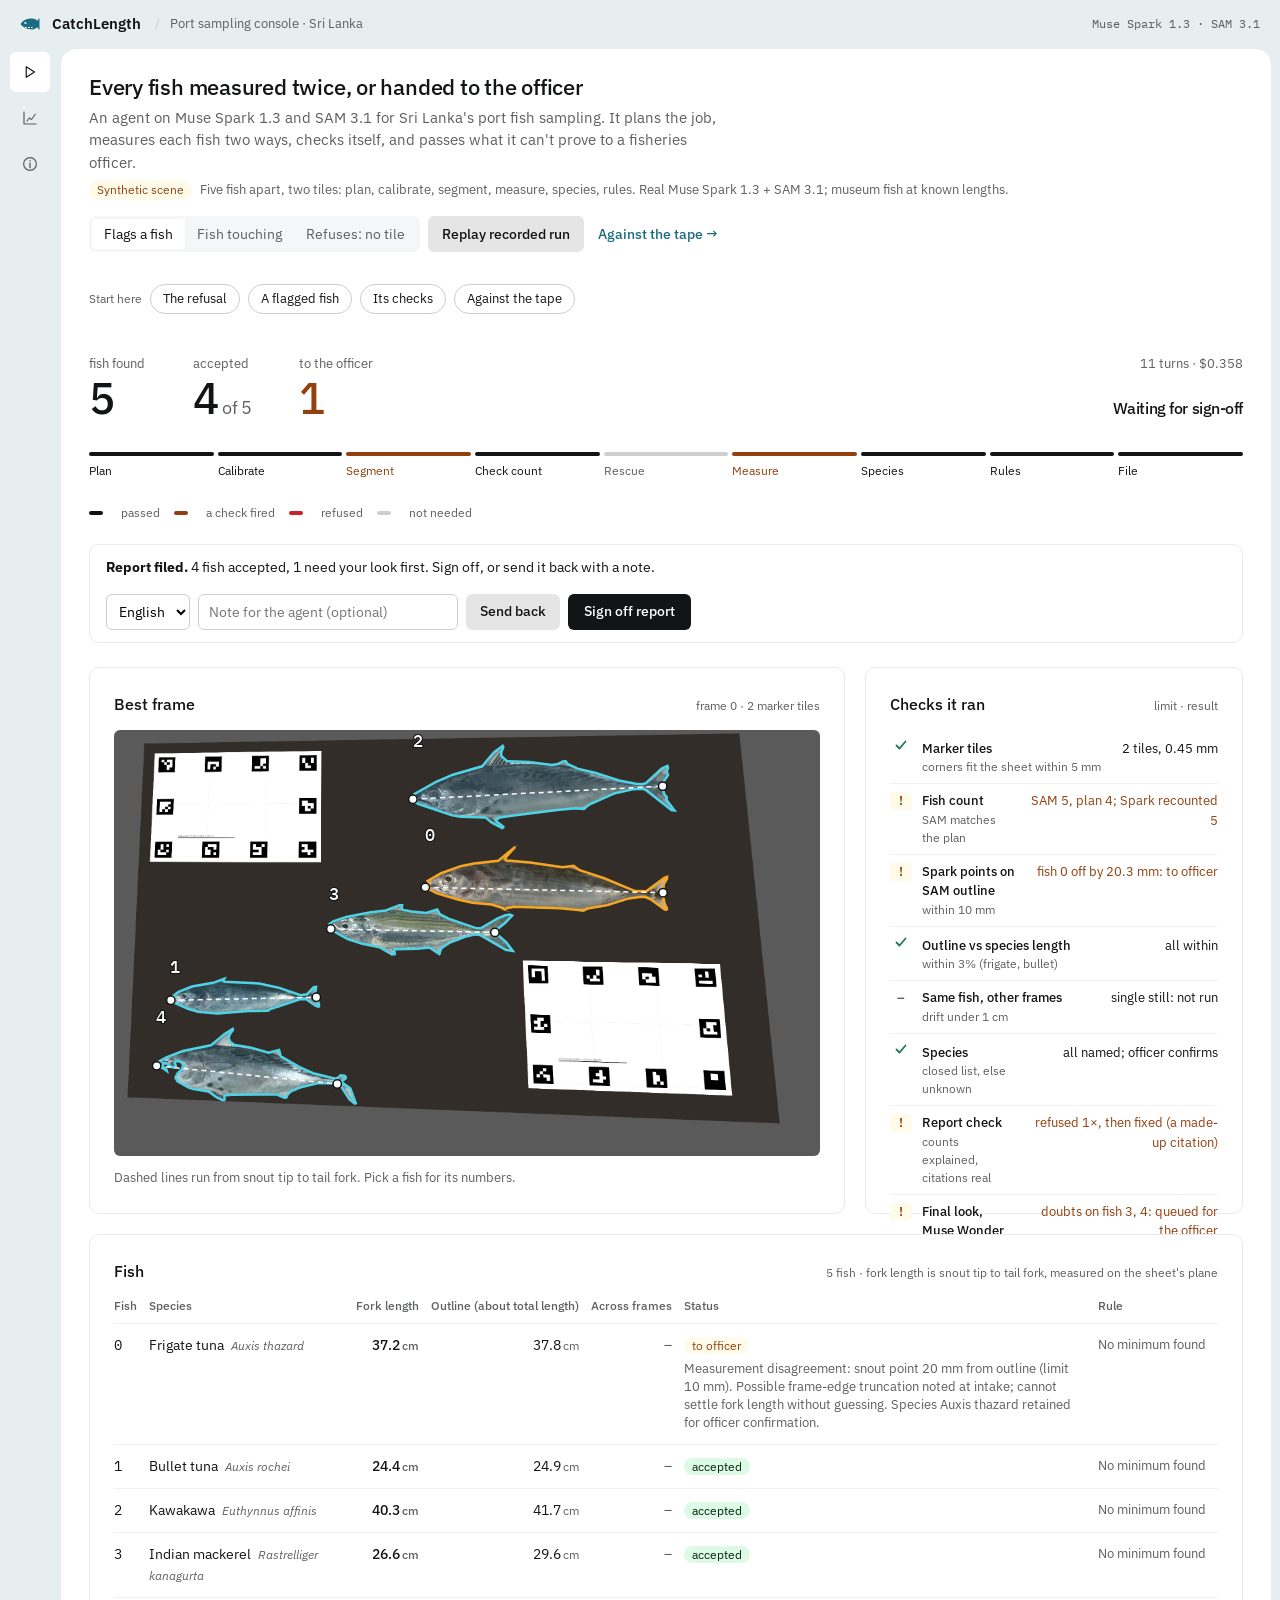
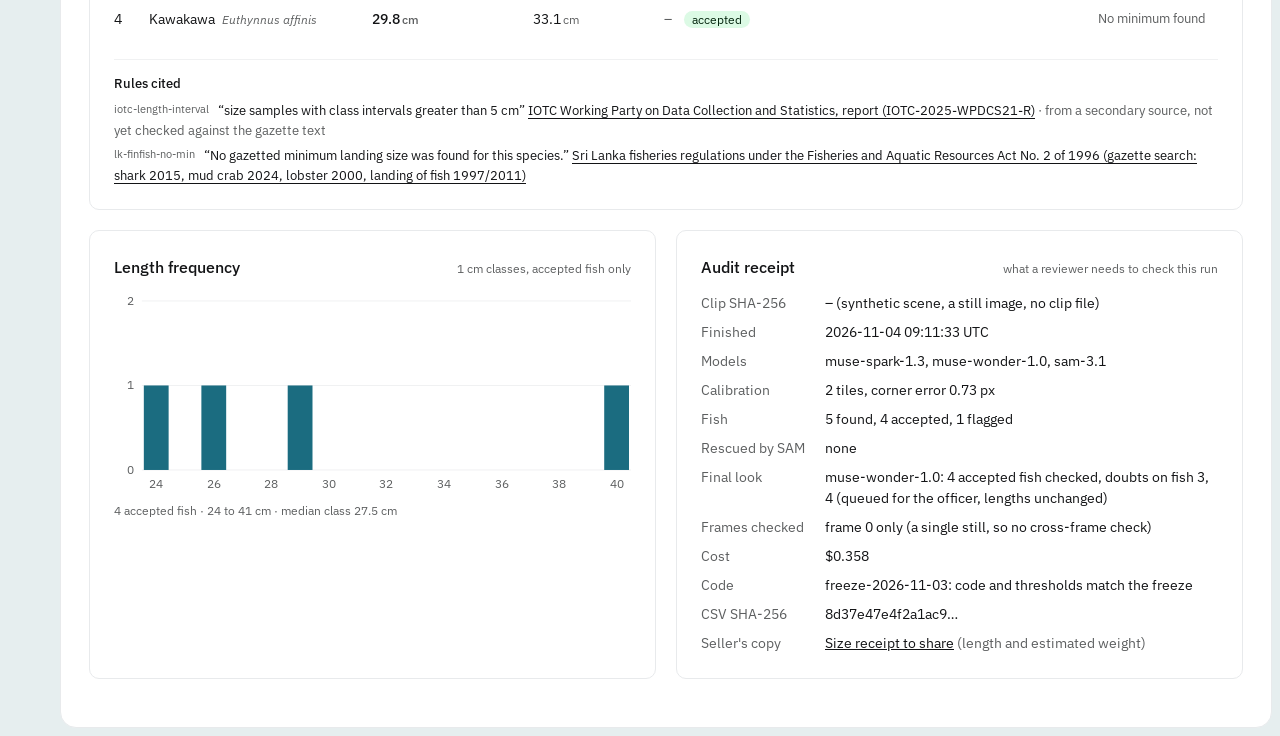
==== commit 8024b421: "Calibration limit in millimetres on the sheet (5 mm, half a length class) instead of 1.5 image pixel" ====
--- a/index.html
+++ b/index.html
@@ -167,6 +167,6 @@
     </div>
   </section>
 </main>
-<script src="app.js?v=33"></script>
+<script src="app.js?v=40"></script>
 </body>
 </html>
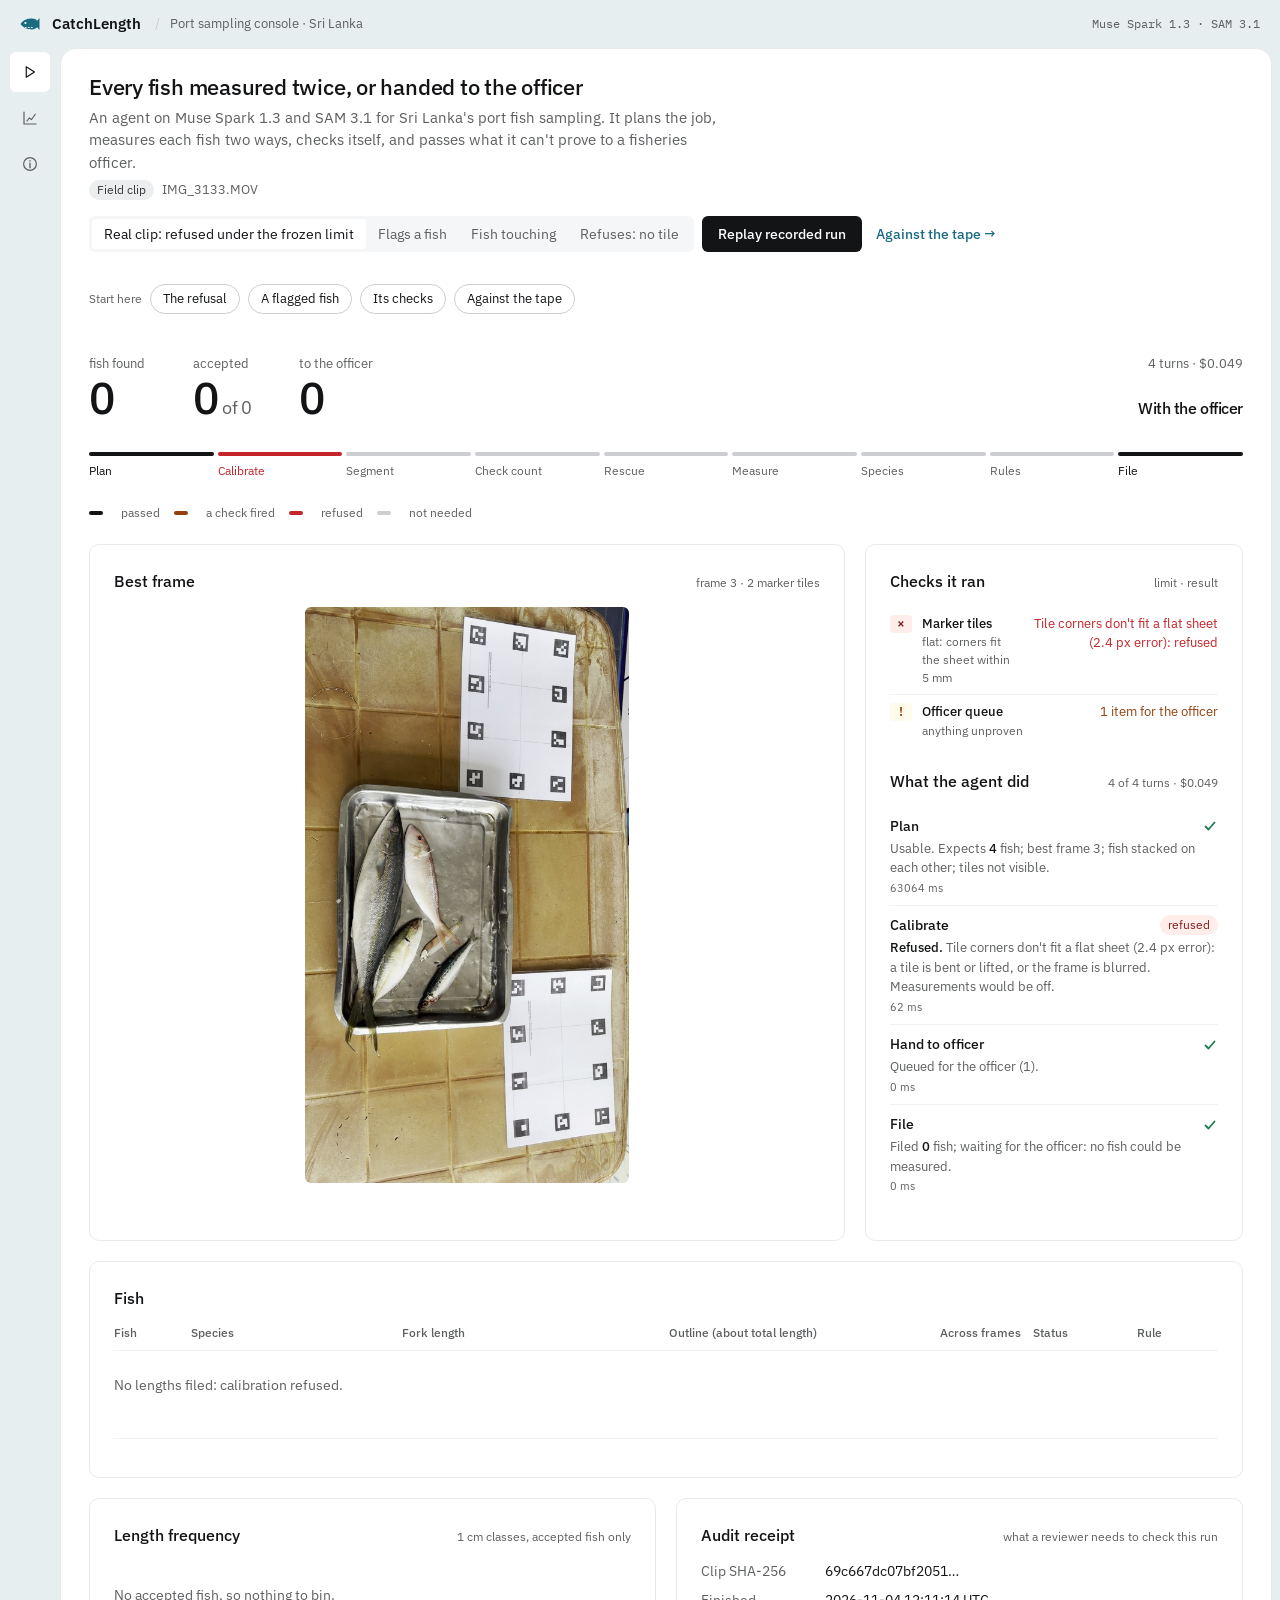
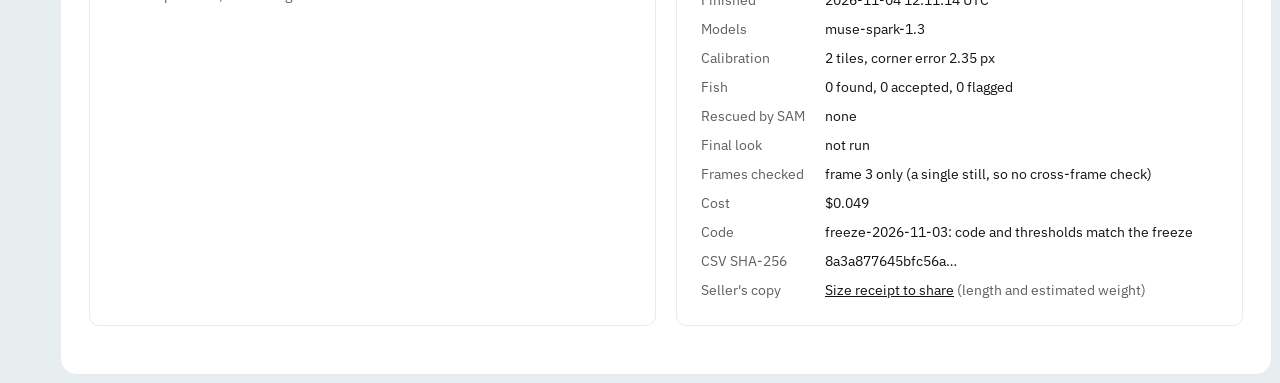
==== commit 192d35f1: "Console: the refused-calibration row is escaped once" ====
--- a/index.html
+++ b/index.html
@@ -167,6 +167,6 @@
     </div>
   </section>
 </main>
-<script src="app.js?v=40"></script>
+<script src="app.js?v=41"></script>
 </body>
 </html>
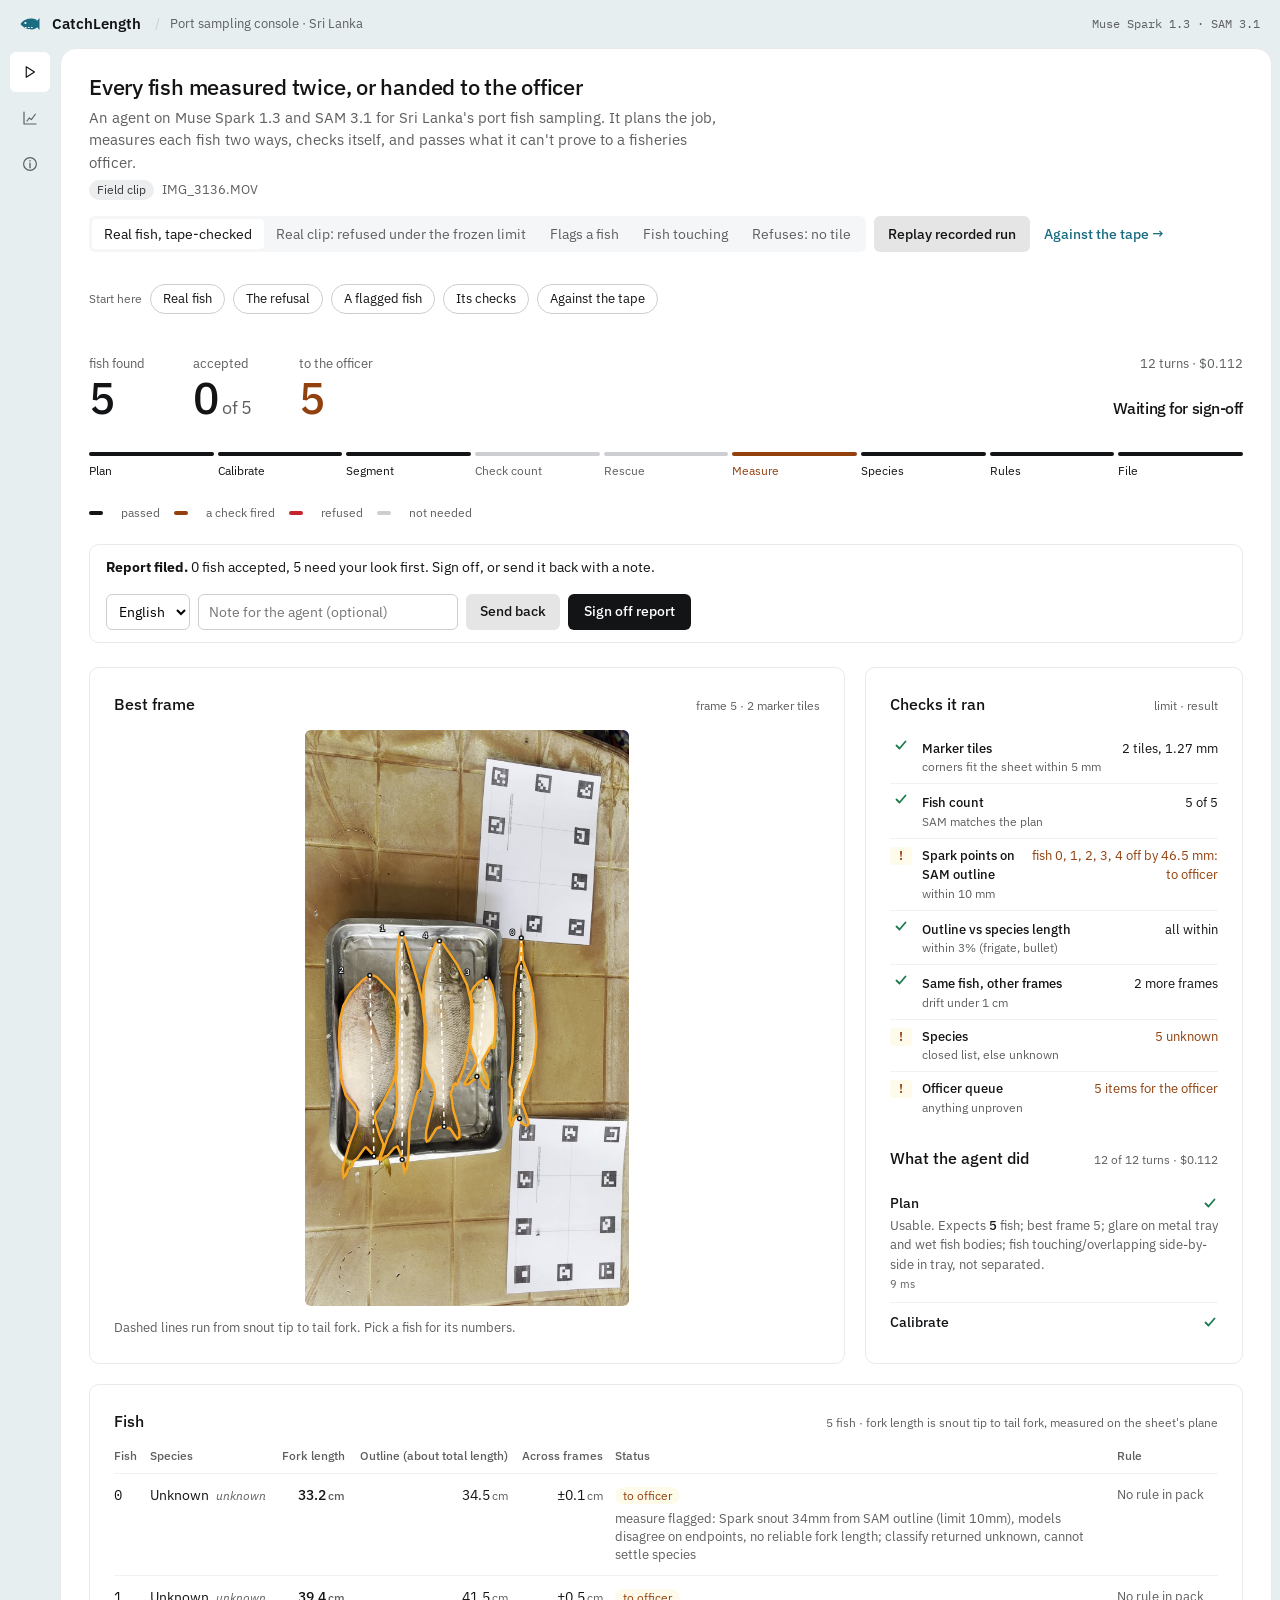
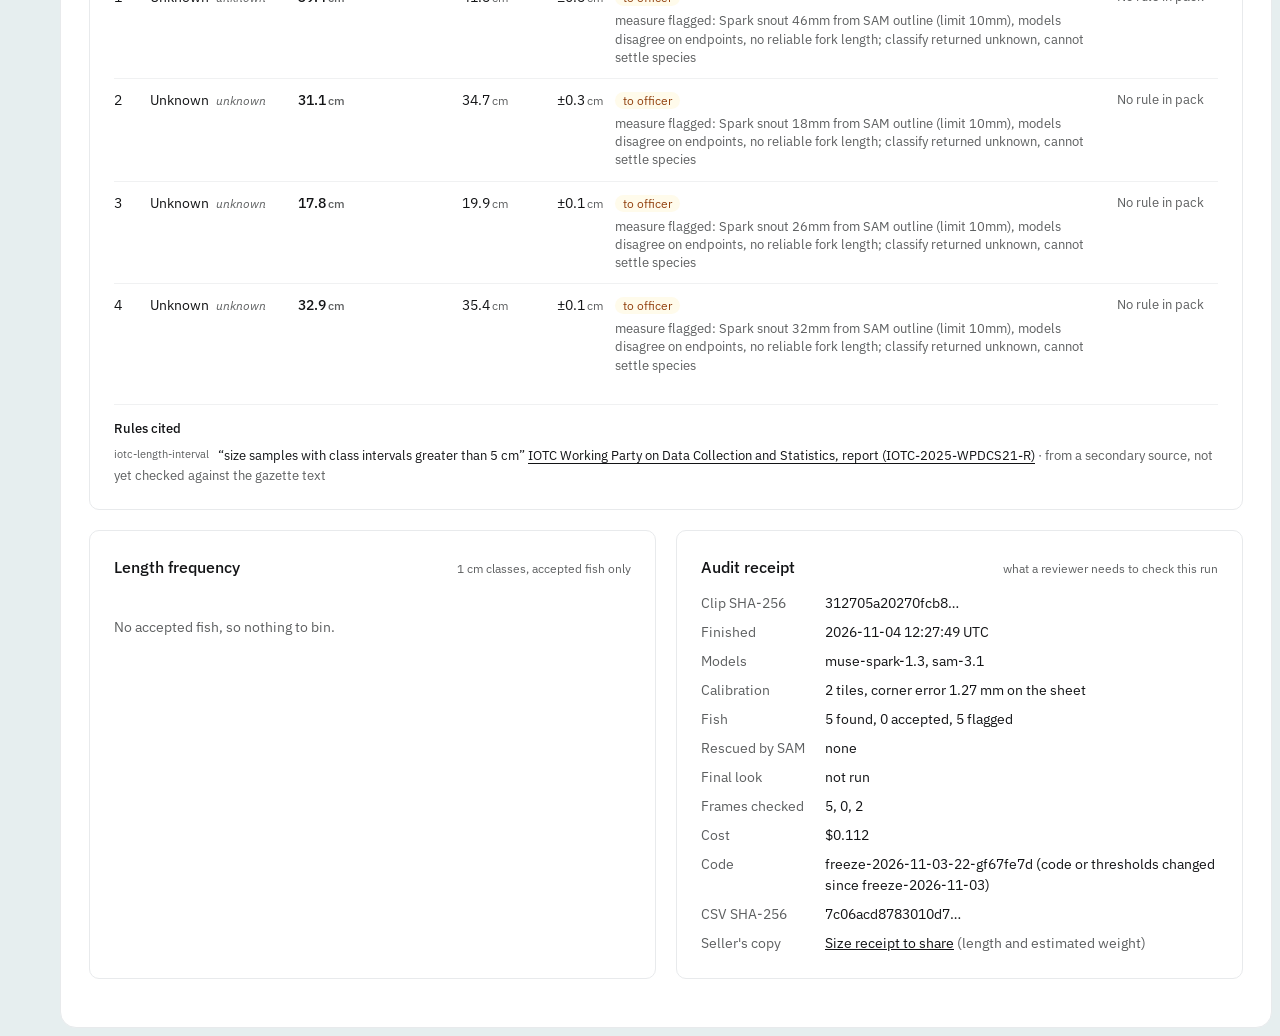
==== commit 92729465: "Field benchmark: 12 store-bought fish against an inch tape read from the clips; the real tray run pu" ====
--- a/index.html
+++ b/index.html
@@ -167,6 +167,6 @@
     </div>
   </section>
 </main>
-<script src="app.js?v=41"></script>
+<script src="app.js?v=42"></script>
 </body>
 </html>
